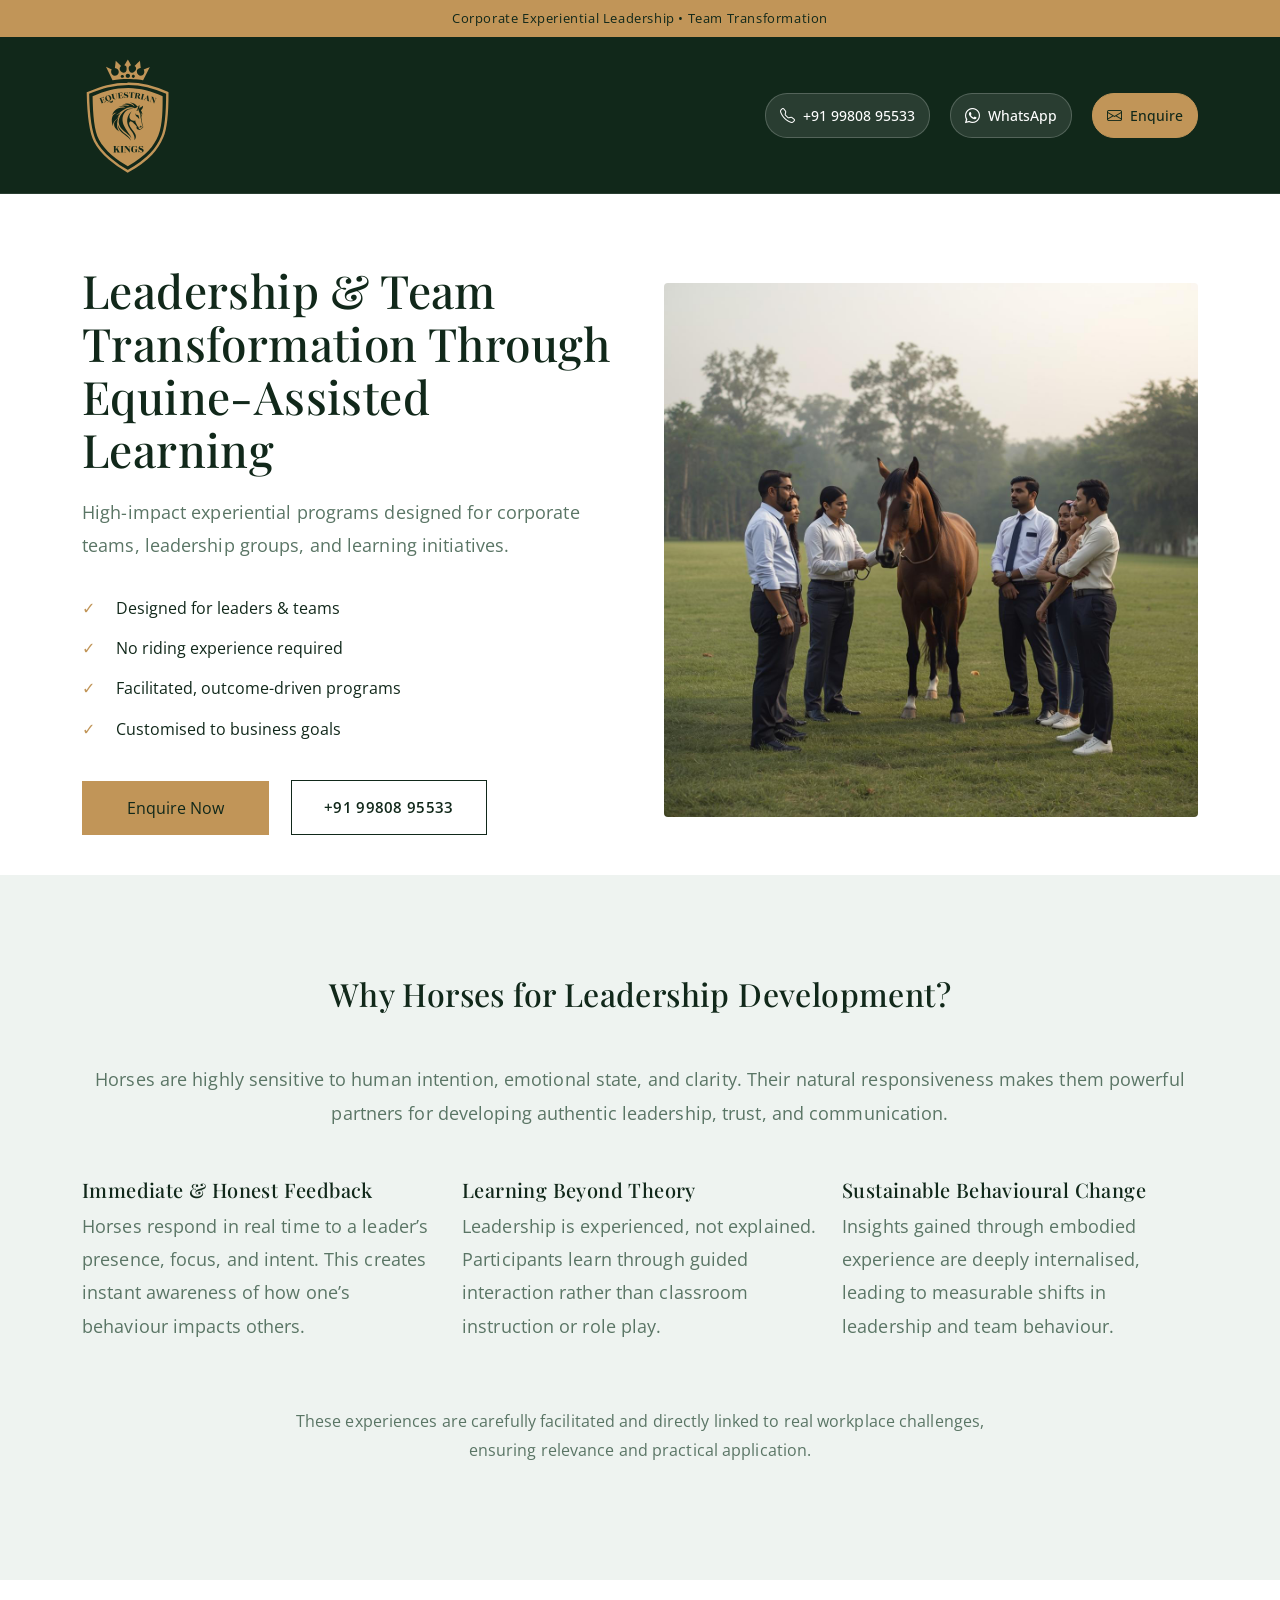
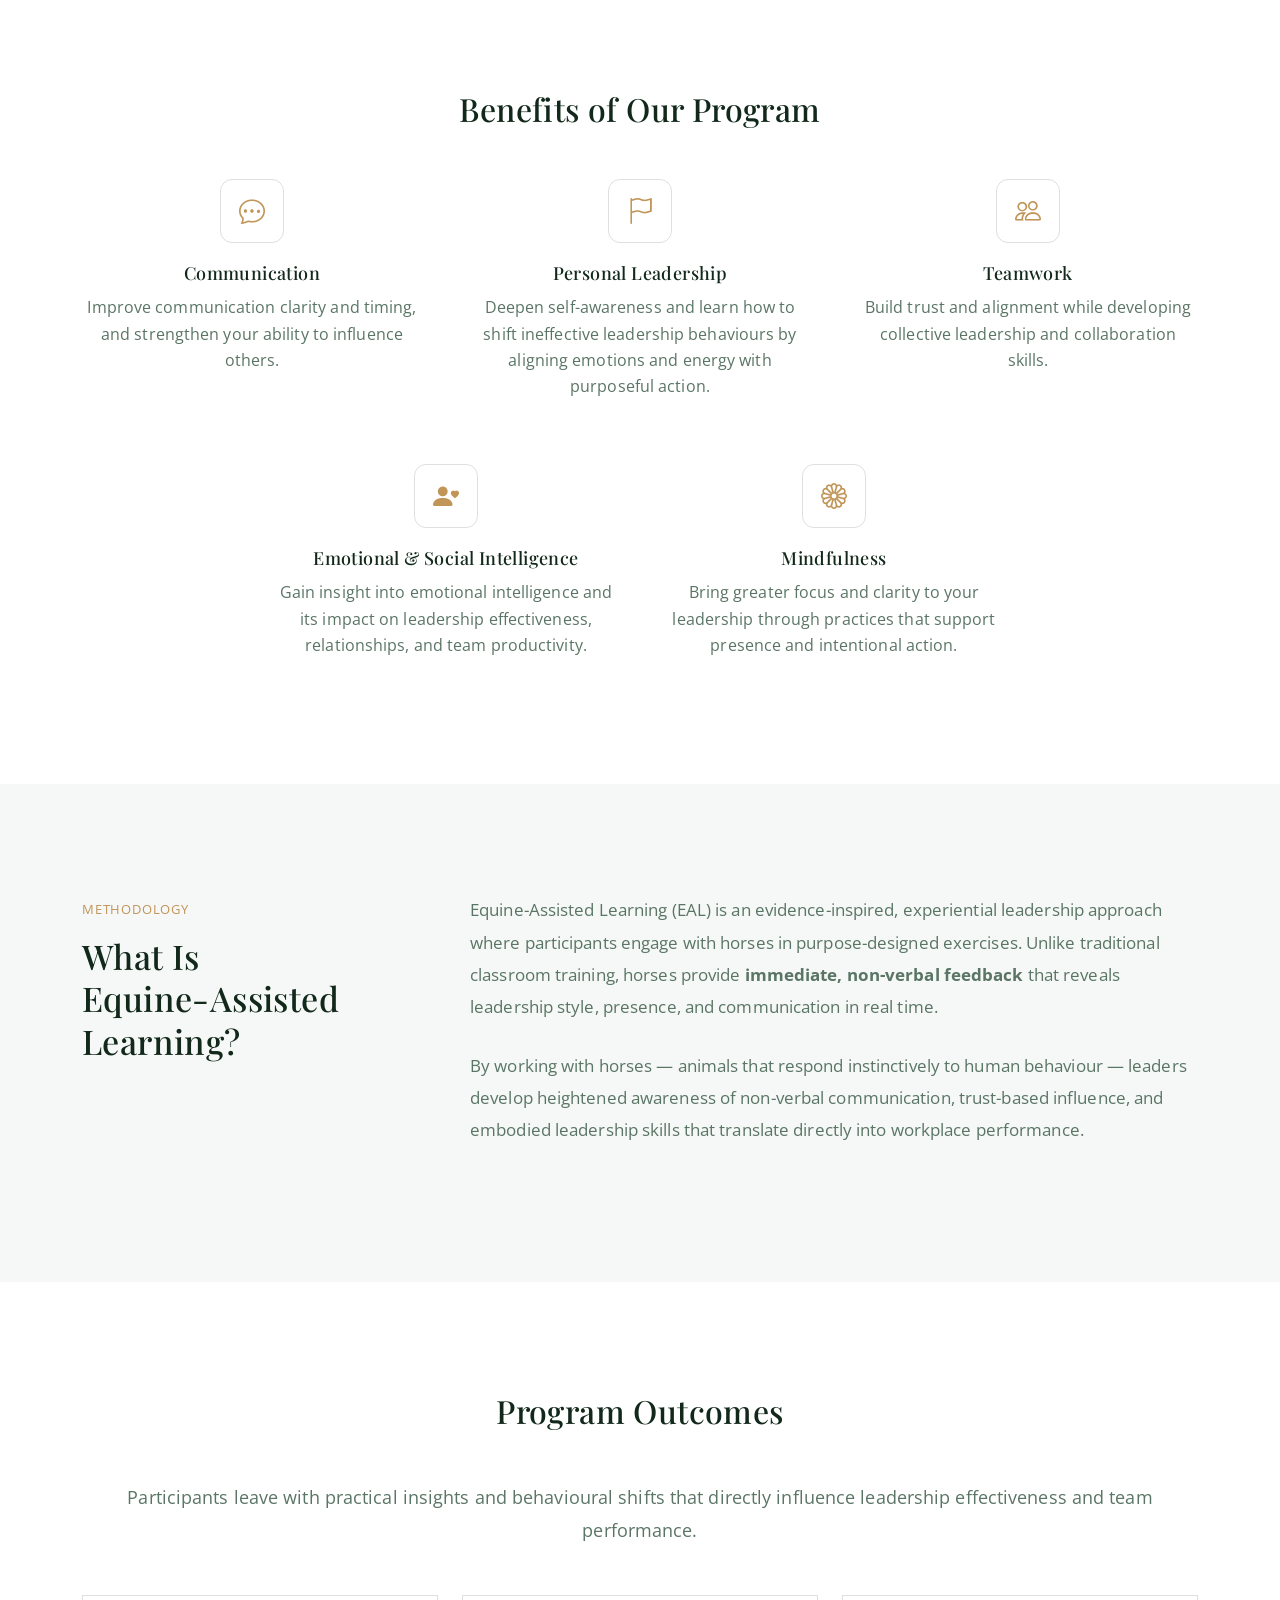
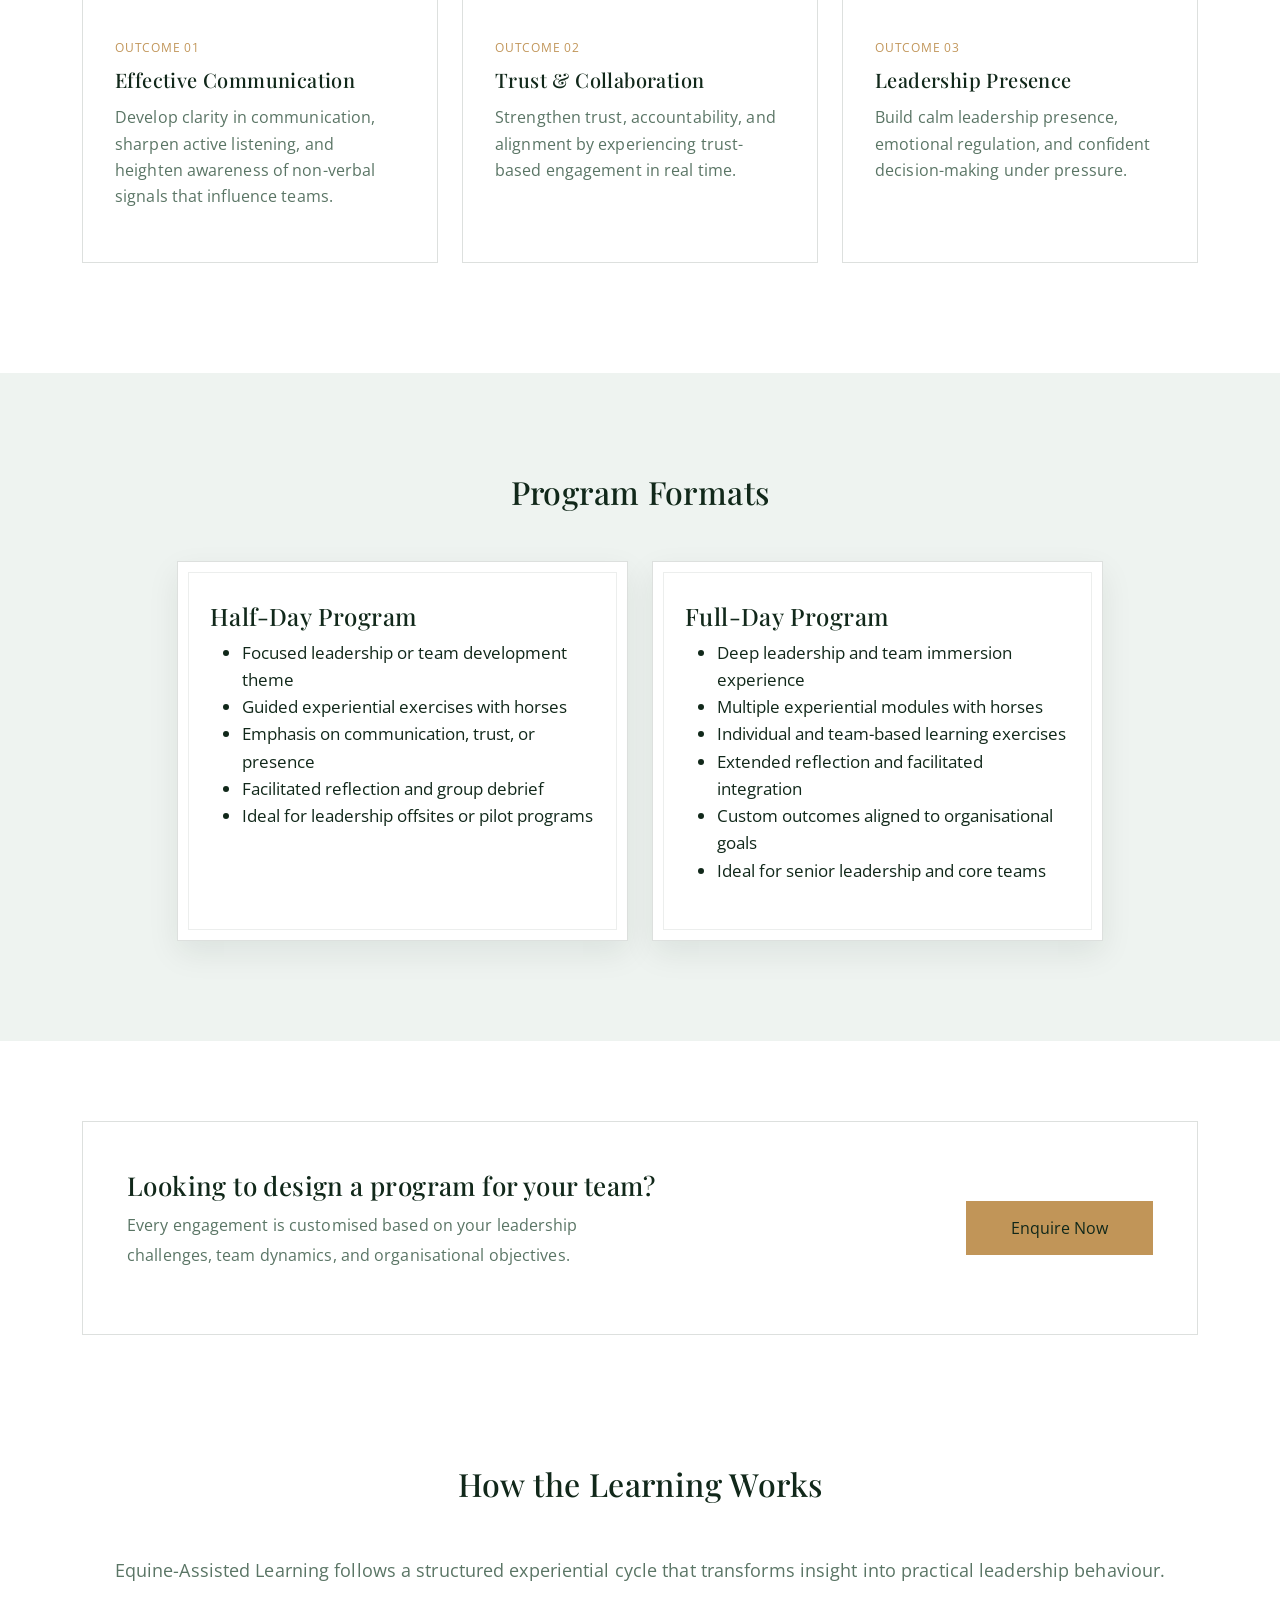
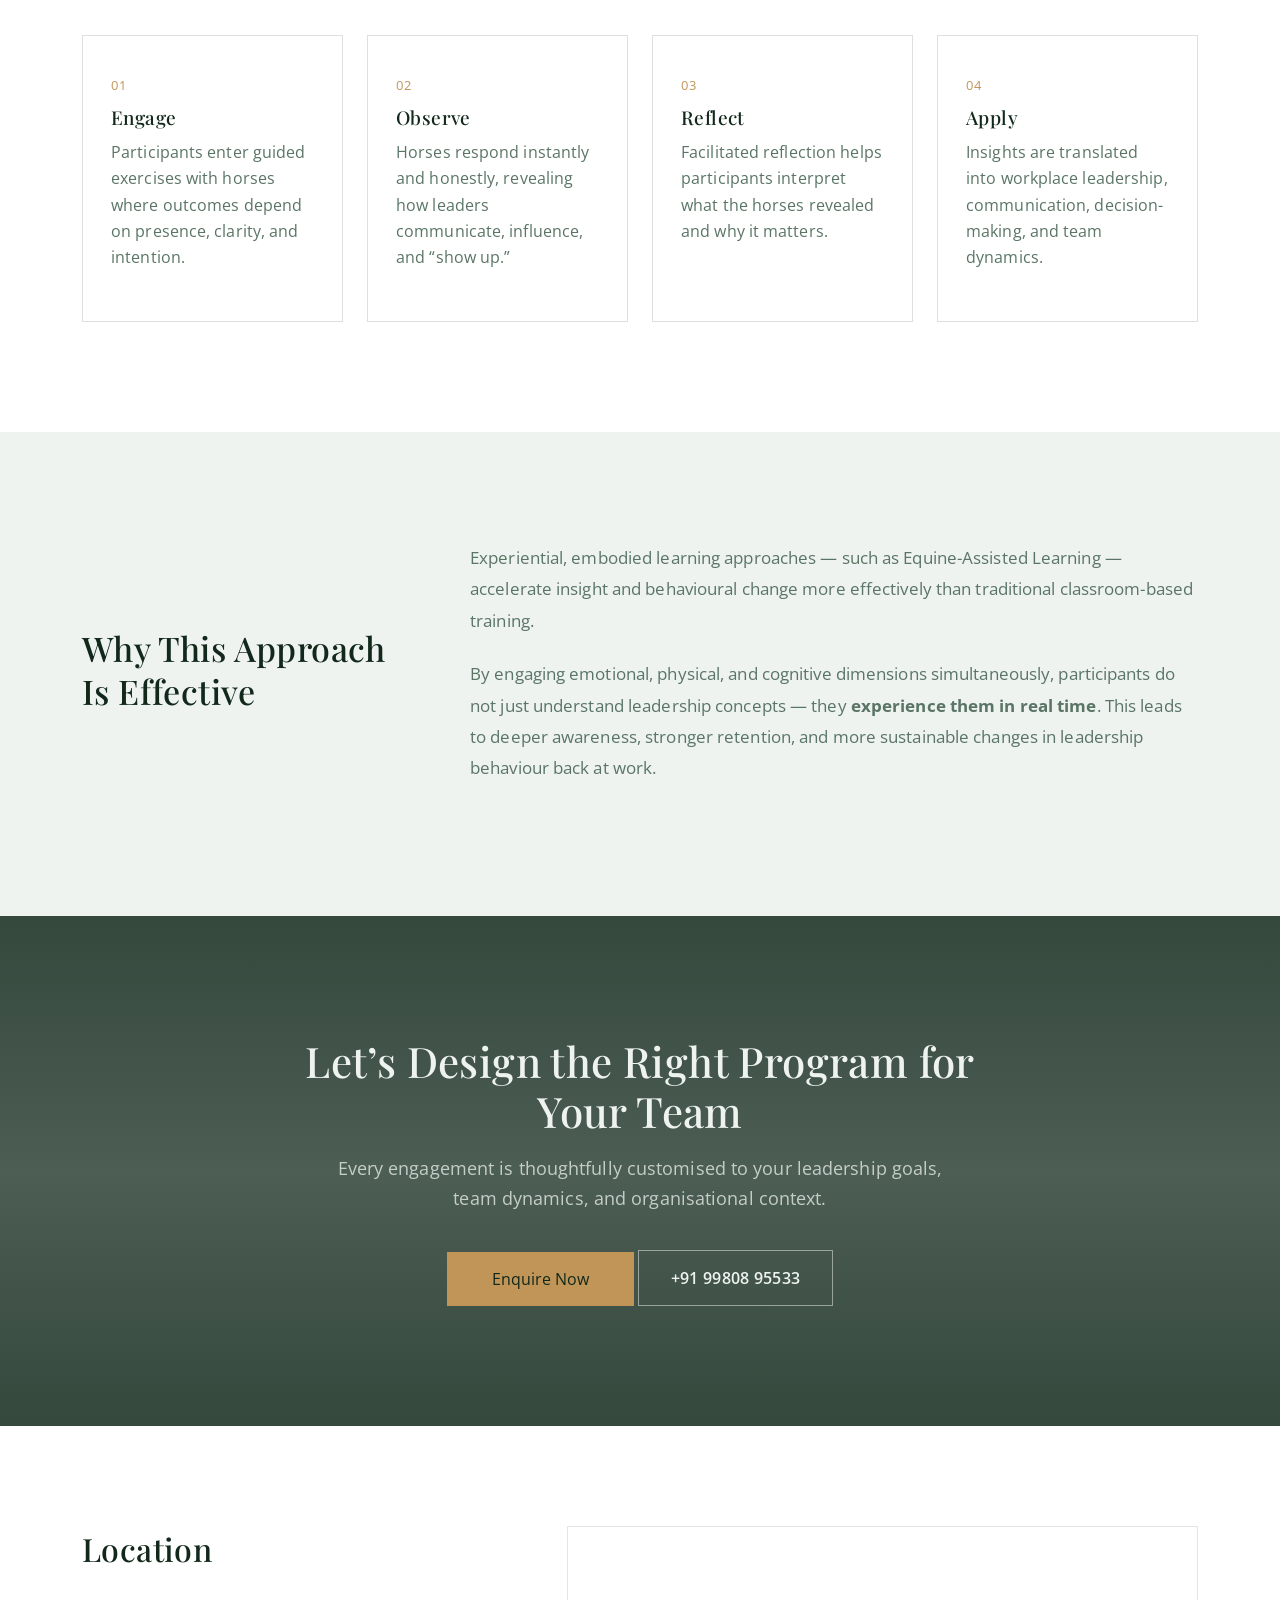
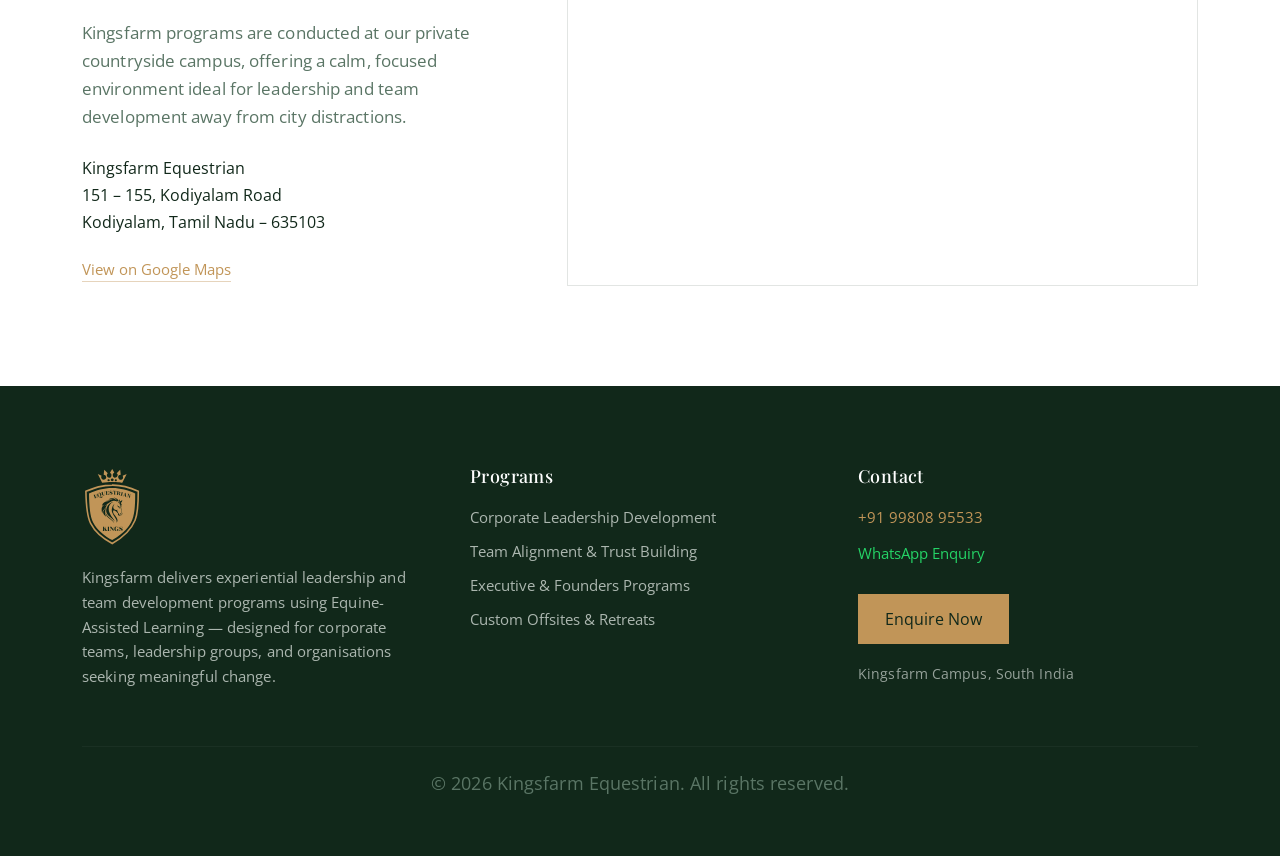
==== lp/corporate-leadership/index.html @ b36ea2ca "Restructured landing pages into unified lp directory" ====
<!doctype html>
<html lang="en">
<head>
<meta charset="utf-8">
<title>Corporate Leadership Programs with Horses | Kingsfarm</title>
<meta name="viewport" content="width=device-width, initial-scale=1">

<!-- Bootstrap -->
<link href="https://cdn.jsdelivr.net/npm/bootstrap@5.3.2/dist/css/bootstrap.min.css" rel="stylesheet">

<!-- Fonts -->
<link href="https://fonts.googleapis.com/css2?family=Playfair+Display:wght@400;600;700&family=Open+Sans:wght@400;500;600&display=swap" rel="stylesheet">


<link href="https://cdn.jsdelivr.net/npm/bootstrap-icons/font/bootstrap-icons.css" rel="stylesheet">


<!-- GLOBAL CSS -->
<link rel="stylesheet" href="global.css">

<!-- PAGE CSS -->
<link rel="stylesheet" href="corporate.css">
</head>

<body>

<!-- ================= TOP BAR ================= -->
<div class="top-bar">
  <span>Corporate Experiential Leadership • Team Transformation</span>
</div>

<!-- ================= HEADER (REUSED) ================= -->
<header class="site-header corporate-header">
  <div class="container d-flex justify-content-between align-items-center">

    <div class="site-logo">
      <img src="images/logo.svg" alt="Kingsfarm">
    </div>

    <div class="header-actions">

      <a href="tel:+919980895533" class="header-btn">
        <i class="bi bi-telephone"></i>
        <span>+91 99808 95533</span>
      </a>

      <a href="https://wa.me/919980895533" target="_blank" class="header-btn whatsapp">
        <i class="bi bi-whatsapp"></i>
        <span>WhatsApp</span>
      </a>

      <button
        class="header-btn enquire"
        data-bs-toggle="modal"
        data-bs-target="#enquiryModal"
      >
        <i class="bi bi-envelope"></i>
        <span>Enquire</span>
      </button>

    </div>

  </div>
</header>


<!-- ================= HERO ================= -->
<section class="corporate-hero-clean">
  <div class="container">

    <!-- HERO HEADING (FULL WIDTH) -->
    <div class="hero-heading">
      
    </div>

    <div class="row align-items-center g-5">

      <!-- LEFT CONTENT -->
      <div class="col-lg-6">
	      <h1 class="hero-title ">
	        Leadership & Team Transformation Through Equine-Assisted Learning
	      </h1>
        <p class="hero-subtitle">
          High-impact experiential programs designed for corporate teams,
          leadership groups, and learning initiatives.
        </p>

        <ul class="hero-points">
          <li>Designed for leaders & teams</li>
          <li>No riding experience required</li>
          <li>Facilitated, outcome-driven programs</li>
          <li>Customised to business goals</li>
        </ul>

        <div class="hero-actions">
          <button
            class="btn btn-gold"
            data-bs-toggle="modal"
            data-bs-target="#enquiryModal"
          >
            Enquire Now
          </button>

          <a href="tel:+919980895533" class="hero-phone">
            +91 99808 95533
          </a>
        </div>
      </div>

      <!-- RIGHT IMAGE -->
      <div class="col-lg-6">
        <img
          src="images/hero.jpg"
          alt="Corporate leadership program with horses"
          class="img-fluid hero-image"
        >
      </div>

    </div>
  </div>
</section>


 <!-- ================= WHY HORSES ================= -->
 <section class="section-light why-horses-section">
   <div class="container">

     <div class="text-center mb-5">
       <h2 class="section-title">Why Horses for Leadership Development?</h2>
       <p class="included-intro">
         Horses are highly sensitive to human intention, emotional state, and clarity.
         Their natural responsiveness makes them powerful partners for developing
         authentic leadership, trust, and communication.
       </p>
     </div>

     <div class="row g-4">

       <!-- Immediate & Honest Feedback -->
       <div class="col-lg-4">
         <div class="included-card">
           <h5>Immediate & Honest Feedback</h5>
           <p>
             Horses respond in real time to a leader’s presence, focus, and intent.
             This creates instant awareness of how one’s behaviour impacts others.
           </p>
         </div>
       </div>

       <!-- Learning Beyond Theory -->
       <div class="col-lg-4">
         <div class="included-card">
           <h5>Learning Beyond Theory</h5>
           <p>
             Leadership is experienced, not explained. Participants learn through
             guided interaction rather than classroom instruction or role play.
           </p>
         </div>
       </div>

       <!-- Sustainable Behavioural Change -->
       <div class="col-lg-4">
         <div class="included-card">
           <h5>Sustainable Behavioural Change</h5>
           <p>
             Insights gained through embodied experience are deeply internalised,
             leading to measurable shifts in leadership and team behaviour.
           </p>
         </div>
       </div>

     </div>
	 
	 <p class="text-center mt-5 why-horses-footnote">
	   These experiences are carefully facilitated and directly linked to real
	   workplace challenges, ensuring relevance and practical application.
	 </p>
	 

   </div>
 </section>
 

<section class="section-white benefits-section">
  <div class="container">

    <div class="text-center mb-5">
      <h2 class="section-title">Benefits of Our Program</h2>
    </div>

    <div class="row g-5 justify-content-center">

      <!-- Communication -->
      <div class="col-lg-4 col-md-6">
        <div class="benefit-card">
          <div class="benefit-icon">
            <i class="bi bi-chat-dots"></i>
          </div>
          <h5>Communication</h5>
          <p>
            Improve communication clarity and timing, and strengthen your
            ability to influence others.
          </p>
        </div>
      </div>

      <!-- Personal Leadership -->
      <div class="col-lg-4 col-md-6">
        <div class="benefit-card">
          <div class="benefit-icon">
            <i class="bi bi-flag"></i>
          </div>
          <h5>Personal Leadership</h5>
          <p>
            Deepen self-awareness and learn how to shift ineffective leadership
            behaviours by aligning emotions and energy with purposeful action.
          </p>
        </div>
      </div>

      <!-- Teamwork -->
      <div class="col-lg-4 col-md-6">
        <div class="benefit-card">
          <div class="benefit-icon">
            <i class="bi bi-people"></i>
          </div>
          <h5>Teamwork</h5>
          <p>
            Build trust and alignment while developing collective leadership
            and collaboration skills.
          </p>
        </div>
      </div>

      <!-- Emotional & Social Intelligence -->
      <div class="col-lg-4 col-md-6">
		<div class="benefit-card">
		  <div class="benefit-icon">
		    <i class="bi bi-person-heart"></i>
		  </div>
		  <h5>Emotional & Social Intelligence</h5>
		  <p>
		    Gain insight into emotional intelligence and its impact on
		    leadership effectiveness, relationships, and team productivity.
		  </p>
		</div>
      </div>

      <!-- Mindfulness -->
      <div class="col-lg-4 col-md-6">
        <div class="benefit-card">
          <div class="benefit-icon">
            <i class="bi bi-flower1"></i>
          </div>
          <h5>Mindfulness</h5>
          <p>
            Bring greater focus and clarity to your leadership through
            practices that support presence and intentional action.
          </p>
        </div>
      </div>

    </div>

  </div>
</section>


<section class="section-soft eal-explainer">
  <div class="container">

    <div class="row align-items-start g-5">

      <!-- LEFT: ANCHOR -->
      <div class="col-lg-4">
        <div class="eal-anchor">
          <span class="eal-label">Methodology</span>
          <h2 class="eal-title">
            What Is<br>
            Equine-Assisted Learning?
          </h2>
        </div>
      </div>

      <!-- RIGHT: CONTENT -->
      <div class="col-lg-8">
        <div class="eal-content">
          <p>
            Equine-Assisted Learning (EAL) is an evidence-inspired, experiential leadership
            approach where participants engage with horses in purpose-designed exercises.
            Unlike traditional classroom training, horses provide
            <strong>immediate, non-verbal feedback</strong> that reveals leadership style,
            presence, and communication in real time.
          </p>

          <p>
            By working with horses — animals that respond instinctively to human behaviour —
            leaders develop heightened awareness of non-verbal communication, trust-based
            influence, and embodied leadership skills that translate directly into workplace
            performance.
          </p>
        </div>
      </div>

    </div>

  </div>
</section>


<!-- ================= PROGRAM OUTCOMES ================= -->
 <!-- ================= PROGRAM OUTCOMES ================= -->
 <section class="section-white outcomes-section">
   <div class="container">

     <div class="text-center mb-5">
       <h2 class="section-title">Program Outcomes</h2>
       <p class="included-intro">
         Participants leave with practical insights and behavioural shifts
         that directly influence leadership effectiveness and team performance.
       </p>
     </div>

     <div class="row g-4">

       <!-- Communication -->
       <div class="col-lg-4">
         <div class="outcome-card">
           <span class="outcome-label">Outcome 01</span>
           <h4>Effective Communication</h4>
           <p>
             Develop clarity in communication, sharpen active listening,
             and heighten awareness of non-verbal signals that influence teams.
           </p>
         </div>
       </div>

       <!-- Trust -->
       <div class="col-lg-4">
         <div class="outcome-card">
           <span class="outcome-label">Outcome 02</span>
           <h4>Trust & Collaboration</h4>
           <p>
             Strengthen trust, accountability, and alignment by experiencing
             trust-based engagement in real time.
           </p>
         </div>
       </div>

       <!-- Presence -->
       <div class="col-lg-4">
         <div class="outcome-card">
           <span class="outcome-label">Outcome 03</span>
           <h4>Leadership Presence</h4>
           <p>
             Build calm leadership presence, emotional regulation,
             and confident decision-making under pressure.
           </p>
         </div>
       </div>

     </div>

   </div>
 </section>
  

<!-- ================= PROGRAM FORMATS ================= -->
<!-- ================= PROGRAM FORMATS ================= -->
<section class="section-light">
  <div class="container">

    <h2 class="section-title">Program Formats</h2>

    <div class="row g-4 justify-content-center">

      <!-- HALF DAY -->
      <div class="col-lg-5">
        <div class="card-premium">
          <h4>Half-Day Program</h4>
          <ul class="trail-list">
            <li>Focused leadership or team development theme</li>
            <li>Guided experiential exercises with horses</li>
            <li>Emphasis on communication, trust, or presence</li>
            <li>Facilitated reflection and group debrief</li>
            <li>Ideal for leadership offsites or pilot programs</li>
          </ul>
        </div>
      </div>

      <!-- FULL DAY -->
      <div class="col-lg-5">
        <div class="card-premium">
          <h4>Full-Day Program</h4>
          <ul class="trail-list">
            <li>Deep leadership and team immersion experience</li>
            <li>Multiple experiential modules with horses</li>
            <li>Individual and team-based learning exercises</li>
            <li>Extended reflection and facilitated integration</li>
            <li>Custom outcomes aligned to organisational goals</li>
            <li>Ideal for senior leadership and core teams</li>
          </ul>
        </div>
      </div>

    </div>

  </div>
</section>


<!-- ================= PROGRAM CTA ================= -->
<section class="cta-light">
  <div class="container">

    <div class="cta-box">
      <div class="row align-items-center g-4">

        <div class="col-lg-8">
          <h3 class="cta-title-small">
            Looking to design a program for your team?
          </h3>
          <p class="cta-text">
            Every engagement is customised based on your leadership challenges,
            team dynamics, and organisational objectives.
          </p>
        </div>

        <div class="col-lg-4 text-lg-end">
          <button
            class="btn btn-gold"
            data-bs-toggle="modal"
            data-bs-target="#enquiryModal"
          >
            Enquire Now
          </button>
        </div>

      </div>
    </div>

  </div>
</section>

 <!-- ================= HOW THE LEARNING WORKS ================= -->
 <section class="section-white learning-journey">
   <div class="container">

     <div class="text-center mb-5">
       <h2 class="section-title">How the Learning Works</h2>
       <p class="included-intro">
         Equine-Assisted Learning follows a structured experiential cycle that
         transforms insight into practical leadership behaviour.
       </p>
     </div>

     <div class="row g-4">

       <!-- Step 1 -->
       <div class="col-lg-3 col-md-6">
         <div class="journey-step">
           <span class="step-number">01</span>
           <h5>Engage</h5>
           <p>
             Participants enter guided exercises with horses where outcomes
             depend on presence, clarity, and intention.
           </p>
         </div>
       </div>

       <!-- Step 2 -->
       <div class="col-lg-3 col-md-6">
         <div class="journey-step">
           <span class="step-number">02</span>
           <h5>Observe</h5>
           <p>
             Horses respond instantly and honestly, revealing how leaders
             communicate, influence, and “show up.”
           </p>
         </div>
       </div>

       <!-- Step 3 -->
       <div class="col-lg-3 col-md-6">
         <div class="journey-step">
           <span class="step-number">03</span>
           <h5>Reflect</h5>
           <p>
             Facilitated reflection helps participants interpret what the
             horses revealed and why it matters.
           </p>
         </div>
       </div>

       <!-- Step 4 -->
       <div class="col-lg-3 col-md-6">
         <div class="journey-step">
           <span class="step-number">04</span>
           <h5>Apply</h5>
           <p>
             Insights are translated into workplace leadership, communication,
             decision-making, and team dynamics.
           </p>
         </div>
       </div>

     </div>

   </div>
 </section>
 

 


<!-- ================= WHY THIS APPROACH IS EFFECTIVE ================= -->
<section class="section-light effectiveness-section">
  <div class="container">

    <div class="row align-items-center g-5">

      <!-- LEFT: HEADING -->
      <div class="col-lg-4">
        <h2 class="effectiveness-title">
          Why This Approach<br>
          Is Effective
        </h2>
      </div>

      <!-- RIGHT: CONTENT -->
      <div class="col-lg-8">
        <p class="effectiveness-text">
          Experiential, embodied learning approaches — such as Equine-Assisted Learning —
          accelerate insight and behavioural change more effectively than traditional
          classroom-based training.
        </p>

        <p class="effectiveness-text">
          By engaging emotional, physical, and cognitive dimensions simultaneously,
          participants do not just understand leadership concepts — they
          <strong>experience them in real time</strong>. This leads to deeper awareness,
          stronger retention, and more sustainable changes in leadership behaviour
          back at work.
        </p>
      </div>

    </div>

  </div>
</section>


<!-- ================= FINAL CTA ================= -->
<!-- ================= FINAL CTA ================= -->
<section class="cta-dark final-cta">
  <div class="cta-overlay"></div>

  <div class="container cta-content">

    <h2 class="cta-title">
      Let’s Design the Right Program for Your Team
    </h2>

    <p class="cta-subtitle">
      Every engagement is thoughtfully customised to your leadership goals,
      team dynamics, and organisational context.
    </p>

    <div class="cta-actions">
      <button
        class="btn btn-gold"
        data-bs-toggle="modal"
        data-bs-target="#enquiryModal"
      >
        Enquire Now
      </button>

      <a href="tel:+919980895533" class="cta-phone">
        +91 99808 95533
      </a>
    </div>

  </div>
</section>



<!-- ================= LOCATION ================= -->
<section class="section-white location-section">
  <div class="container">

    <div class="row g-5 align-items-center">

      <!-- LEFT: ADDRESS -->
      <div class="col-lg-5">
        <h2 class="section-title text-start">Location</h2>

        <p class="location-intro">
          Kingsfarm programs are conducted at our private countryside campus,
          offering a calm, focused environment ideal for leadership and team
          development away from city distractions.
        </p>

        <address class="location-address">
          Kingsfarm Equestrian<br>
          151 – 155, Kodiyalam Road<br>
          Kodiyalam, Tamil Nadu – 635103
        </address>

        <a
          href="https://www.google.com/maps/place/12.8485979,77.8373069"
          target="_blank"
          class="location-link"
        >
          View on Google Maps
        </a>
      </div>

      <!-- RIGHT: MAP -->
      <div class="col-lg-7">
        <div class="map-frame">
          <iframe
            src="https://www.google.com/maps/embed?pb=!1m18!1m12!1m3!1d3889.9176088710724!2d77.8373069!3d12.848597900000001!2m3!1f0!2f0!3f0!3m2!1i1024!2i768!4f13.1!3m3!1m2!1s0x3bae737e1b92ef51%3A0xd10586fc7a9aa842!2sHorse%20Riding%20%7C%20School%20%7C%20Kings%20%7C%20Equestrian%20%7C%20Camp%20%7C%20Therapy%20%7C%20Ranch%20%7C%20Academy%20%7C%20Club%20%7C%20Foundation%20%7C%20Rescue%20%7C%20Stable!5e0!3m2!1sen!2sin!4v1768153596552!5m2!1sen!2sin"
            loading="lazy"
            referrerpolicy="no-referrer-when-downgrade"
            allowfullscreen>
          </iframe>
        </div>
      </div>

    </div>

  </div>
</section>


<!-- ================= FOOTER ================= -->
<footer class="corporate-footer">
  <div class="container">

    <div class="row g-5 footer-top">

      <!-- BRAND -->
      <div class="col-lg-4">
        <img src="images/logo.svg" alt="Kingsfarm Equestrian" class="footer-logo">

        <p class="footer-desc">
          Kingsfarm delivers experiential leadership and team development
          programs using Equine-Assisted Learning — designed for corporate teams,
          leadership groups, and organisations seeking meaningful change.
        </p>
      </div>

      <!-- PROGRAM LINKS -->
      <div class="col-lg-4 col-md-6">
        <h5 class="footer-title">Programs</h5>
        <ul class="footer-list">
          <li>Corporate Leadership Development</li>
          <li>Team Alignment & Trust Building</li>
          <li>Executive & Founders Programs</li>
          <li>Custom Offsites & Retreats</li>
        </ul>
      </div>

      <!-- CONTACT -->
      <div class="col-lg-4 col-md-6">
        <h5 class="footer-title">Contact</h5>

        <a href="tel:+919980895533" class="footer-link">
          +91 99808 95533
        </a>

        <a href="https://wa.me/919980895533" target="_blank" class="footer-link whatsapp">
          WhatsApp Enquiry
        </a>

        <button
          class="btn btn-gold footer-btn"
          data-bs-toggle="modal"
          data-bs-target="#enquiryModal"
        >
          Enquire Now
        </button>

        <p class="footer-location">
          Kingsfarm Campus, South India
        </p>
      </div>

    </div>

    <hr class="footer-divider">

    <div class="footer-bottom">
      <p>
        © 2026 Kingsfarm Equestrian. All rights reserved.
      </p>
    </div>

  </div>
</footer>


<!-- ================= FOOTER (REUSED EXACTLY) ================= -->
<!-- Paste the SAME footer + mobile sticky footer from your Trails page here -->

<script src="https://cdn.jsdelivr.net/npm/bootstrap@5.3.2/dist/js/bootstrap.bundle.min.js"></script>


<div class="modal fade" id="enquiryModal" tabindex="-1">
  <div class="modal-dialog modal-dialog-centered">
    <div class="modal-content p-4">
      <h4>Corporate Enquiry</h4>
      <form>
        <input class="form-control mb-3" placeholder="Name">
        <input class="form-control mb-3" placeholder="Company">
        <input class="form-control mb-3" placeholder="Email">
        <input class="form-control mb-3" placeholder="Phone">
        <button class="btn btn-gold w-100">Submit Enquiry</button>
      </form>
    </div>
  </div>
</div>


<script>
                var url = 'https://wati-integration-prod-service.clare.ai/v2/watiWidget.js?30190';
                var s = document.createElement('script');
                s.type = 'text/javascript';
                s.async = true;
                s.src = url;
                var options = {
                "enabled":true,
                "chatButtonSetting":{
                    "backgroundColor":"#00e785",
                    "ctaText":"Chat with us",
                    "borderRadius":"25",
                    "marginLeft": "0",
                    "marginRight": "20",
                    "marginBottom": "20",
                    "ctaIconWATI":false,
                    "position":"right"
                },
                "brandSetting":{
                    "brandName":"Kings Equestrian",
                    "brandSubTitle":"undefined",
                    "brandImg":"https://www.wati.io/wp-content/uploads/2023/04/Wati-logo.svg",
                    "welcomeText":"Hi there!\nHow can I help you?",
                    "messageText":"Hello, %0A I have a question about {{page_link}}",
                    "backgroundColor":"#00e785",
                    "ctaText":"Chat with us",
                    "borderRadius":"25",
                    "autoShow":false,
                    "phoneNumber":"919980895533"
                }
                };
                s.onload = function() {
                    CreateWhatsappChatWidget(options);
                };
                var x = document.getElementsByTagName('script')[0];
                x.parentNode.insertBefore(s, x);
            </script>
</body>
</html>
---- lp/corporate-leadership/global.css ----
/* ======================================================
   GLOBAL BRAND SYSTEM
   Used across ALL landing pages
====================================================== */

/* -----------------------
   Brand Tokens
----------------------- */
:root {
  --brand-dark: #11281a;
  --brand-dark-2: #0d1f15;
  --brand-light: #eef3f0;
  --brand-white: #ffffff;
  --brand-gold: #c19558;

  --text-primary: #11281a;
  --text-muted: #5a7565;

  --border-soft: rgba(17, 40, 26, 0.14);
  --border-faint: rgba(17, 40, 26, 0.08);

  --radius-none: 0;
  --transition-base: all 0.3s ease;
}

/* -----------------------
   Reset & Base
----------------------- */
html, body {
  max-width: 100%;
  overflow-x: hidden;
}

 

p {
  font-size: 18px;
  line-height: 1.85;
  color: var(--text-muted);
  letter-spacing: 0.1px;
}

/* ================= TYPOGRAPHY ================= */

/* Body text */
body {
  font-family: 'Open Sans', system-ui, -apple-system, BlinkMacSystemFont, sans-serif;
  background: var(--brand-white);
  color: var(--text-primary);
  font-size: 16.5px;
  line-height: 1.65;
}

/* Headings */
h1, h2, h3, h4, h5, .section-title, .cta-title {
  font-family: 'Playfair Display', serif;
  letter-spacing: 0.4px;
}


.section-title {
  text-align: center;
  margin-bottom: 50px;
}

/* -----------------------
   Sections
----------------------- */
.section-white {
  background: #fff;
  padding: 100px 0;
}

.section-light {
  background: var(--brand-light);
  padding: 100px 0;
}


/* ================= HEADER LOGO ================= */

.site-logo img {
  height: 120px;           /* significantly larger as requested */
  width: auto;
  transition: all 0.3s ease;
}

/* On scroll (sticky state) */
.site-header.scrolled .site-logo img {
  height: 65px;
}

/* Mobile refinement */
@media (max-width: 768px) {
  .site-logo img {
    height: 100px; /* maximum visibility for mobile as requested */
  }

  .site-header.scrolled .site-logo img {
    height: 75px;
  }
}



/* ================= HEADER CALL BUTTON ================= */

.call-btn {
  padding: 10px 20px;
  background: var(--brand-dark);   /* 👈 dark background */
  color: #ffffff;                  /* 👈 white text */
  border: 1px solid var(--brand-dark);
  text-decoration: none;
  font-size: 14px;
  transition: var(--transition-base);
}

/* Hover */
.call-btn:hover {
  background: var(--brand-dark-2);
  color: #ffffff;
  border-color: var(--brand-dark-2);
}

/* When header is scrolled (keep same style for consistency) */
.site-header.scrolled .call-btn {
  background: var(--brand-dark);
  color: #ffffff;
  border-color: var(--brand-dark);
}




/* -----------------------
   Buttons (Unified)
----------------------- */
.btn {
  border-radius: var(--radius-none);
  transition: var(--transition-base);
  border: none;
}

.btn-primary {
  background: var(--brand-dark);
  color: #fff;
  padding: 14px 40px;
}

.btn-primary:hover {
  background: var(--brand-dark-2);
  color: #fff;
}

.btn-outline {
  border: 1px solid var(--brand-dark);
  color: var(--brand-dark);
  background: transparent;
  padding: 14px 40px;
}

.btn-outline:hover {
  background: var(--brand-dark);
  color: #fff;
}

.btn-gold {
  background: var(--brand-gold);
  color: var(--brand-dark);
  border: 1px solid var(--brand-gold);
  padding: 14px 44px;
}

.btn-gold:hover {
  background: var(--brand-dark);
  color: #fff;
  border-color: var(--brand-dark);
}


.transparent-header .call-btn {
  background: rgba(17,40,26,0.9);
}

/* -----------------------
   Header (Shared)
----------------------- */
.site-header {
  position: fixed;
  top: 34px;
  width: 100%;
  z-index: 1000;
  padding: 18px 0;
  transition: var(--transition-base);
}

.site-header.scrolled {
  top: 0;
  background: #fff;
  box-shadow: 0 6px 20px rgba(0,0,0,0.08);
  padding: 12px 0;
}

/* Call Button */
 
/* -----------------------
   Cards (Premium System)
----------------------- */
.card-premium {
  position: relative;
  background: #fff;
  padding: 40px 32px;
  border: 1px solid var(--border-soft);
  box-shadow: 0 12px 30px rgba(17,40,26,0.08);
  height: 100%;
}

.card-premium::before {
  content: "";
  position: absolute;
  inset: 10px;
  border: 1px solid var(--border-faint);
  pointer-events: none;
}

@media (hover: hover) {
  .card-premium:hover {
    transform: translateY(-3px);
    box-shadow: 0 18px 44px rgba(17,40,26,0.12);
  }
}

/* -----------------------
   Dark / Parallax CTA Base
----------------------- */
.cta-dark,
.cta-parallax {
  position: relative;
  color: var(--brand-light);
  text-align: center;
  padding: 110px 0;
}

.cta-overlay {
  position: absolute;
  inset: 0;
  background: linear-gradient(
    to bottom,
    rgba(17,40,26,0.85),
    rgba(17,40,26,0.75),
    rgba(17,40,26,0.85)
  );
  z-index: 1;
}

.cta-content {
  position: relative;
  z-index: 2;
  max-width: 760px;
  margin: 0 auto;
}

.cta-title {
  font-size: 42px;
  margin-bottom: 16px;
}

.cta-subtitle {
  font-size: 18px;
  line-height: 1.7;
  color: rgba(238,243,240,0.75);
  margin-bottom: 36px;
}

/* -----------------------
   Footer (Shared)
----------------------- */
.landing-footer {
  background: var(--brand-dark);
  color: var(--brand-light);
  padding: 60px 0 40px;
  font-size: 14px;
}

.footer-link {
  color: var(--brand-gold);
  text-decoration: none;
}

/* -----------------------
   Mobile Guardrails
----------------------- */
@media (max-width: 768px) {
  .section-white,
  .section-light {
    padding: 70px 0;
  }

  .cta-title {
    font-size: 32px;
  }

  * {
    transform: none !important;
  }
}


/* ================= TOP BAR ================= */
.top-bar {
  background: var(--brand-gold);
  color: var(--brand-dark);
  text-align: center;
  font-size: 13px;
  padding: 8px 12px;
  letter-spacing: 0.6px;
  position: relative;
  z-index: 1100;
}

/* Ensure header sits below top bar */
.site-header {
  top: 34px;
}

/* When header becomes sticky */
.site-header.scrolled {
  top: 0;
}

/* Mobile adjustment */
@media (max-width: 768px) {
  .top-bar {
    font-size: 12px;
    padding: 7px 10px;
  }

  .site-header {
    top: 40px;
  }
}


/* ===============================
   Mobile Sticky Footer (CTA)
================================ */

.mobile-sticky-footer {
  position: fixed;
  bottom: 0;
  left: 0;
  right: 0;
  display: none;
  z-index: 1200;
  background: rgba(17, 40, 26, 0.95);
  backdrop-filter: blur(6px);
  padding: 10px;
  gap: 10px;
}

/* Buttons */
.sticky-btn {
  flex: 1;
  text-align: center;
  padding: 14px 0;
  font-size: 15px;
  text-decoration: none;
  font-weight: 500;
  border-radius: 2px;
}

/* Call button */
.sticky-btn.call {
  background: var(--brand-gold);
  color: var(--brand-dark);
}

/* WhatsApp button */
.sticky-btn.whatsapp {
  background: #25D366;
  color: #fff;
}

/* Show only on mobile */
@media (max-width: 768px) {
  .mobile-sticky-footer {
    display: flex;
  }

  /* Prevent content from hiding behind footer */
  body {
    padding-bottom: 70px;
  }
}
---- lp/corporate-leadership/corporate.css ----
/* ===============================
   Header Action Buttons
================================ */

.header-actions {
  display: flex;
  align-items: center;
  gap: 14px;
}

/* Base button style */
.header-btn {
  display: inline-flex;
  align-items: center;
  gap: 8px;
  padding: 9px 14px;
  font-size: 14px;
  font-weight: 500;
  color: var(--brand-dark);
  background: #ffffff;
  border: 1px solid var(--border-soft);
  border-radius: 22px;
  text-decoration: none;
  transition: all 0.25s ease;
  cursor: pointer;
}

/* Icon */
.header-btn i {
  font-size: 15px;
}

/* Hover */
.header-btn:hover {
  background: var(--brand-light);
  border-color: var(--brand-dark);
  color: var(--brand-dark);
}

/* WhatsApp variant */
.header-btn.whatsapp {
  color: #25D366;
  border-color: rgba(37, 211, 102, 0.4);
}

.header-btn.whatsapp:hover {
  background: rgba(37, 211, 102, 0.08);
  border-color: #25D366;
}

/* Enquire (primary) */
.header-btn.enquire {
  background: var(--brand-gold);
  color: var(--brand-dark);
  border-color: var(--brand-gold);
}

@media (max-width: 768px) {
  .header-actions {
    gap: 8px;
  }

  .header-btn span {
    display: none; /* icons only */
  }

  .header-btn {
    padding: 10px 12px;
    border-radius: 50%;
  }

  .header-btn.enquire {
    display: none !important;
  }
}


/* ===============================
   Corporate Header
================================ */

.corporate-header {
  background: var(--brand-dark);
  position: sticky;
  top: 0;
  z-index: 1200;
  border-bottom: 1px solid rgba(255, 255, 255, 0.1);
}

.corporate-header.scrolled {
  background: var(--brand-dark) !important;
}

/* Ensure SVG logo appears correctly on dark green background */
.corporate-header .site-logo img {
  max-width: 160px;
}

.corporate-header .header-btn:not(.enquire) {
  background: rgba(255, 255, 255, 0.1);
  color: #fff;
  border-color: rgba(255, 255, 255, 0.2);
}

.corporate-header .header-btn:not(.enquire):hover {
  background: var(--brand-gold);
  color: var(--brand-dark);
  border-color: var(--brand-gold);
}

.header-actions {
  display: flex;
  align-items: center;
  gap: 20px;
}

.header-link {
  font-size: 14.5px;
  color: var(--brand-dark);
  text-decoration: none;
  font-weight: 500;
}

.header-link.whatsapp {
  color: #25D366;
}
/* ===============================
   Clean Corporate Hero
================================ */

.corporate-hero-clean {
  padding: 40px 0;
  background: #ffffff;
}

.hero-title {
  font-size: 44px;
  line-height: 1.2;
  color: var(--brand-dark);
  margin-bottom: 20px;
}

.hero-subtitle {
  font-size: 18px;
  color: var(--text-muted);
  margin-bottom: 30px;
  max-width: 520px;
}

.hero-points {
  list-style: none;
  padding: 0;
  margin-bottom: 36px;
}

.hero-points li {
  margin-bottom: 12px;
  font-size: 16px;
  color: var(--brand-dark);
}

.hero-actions {
  display: flex;
  gap: 22px;
  align-items: center;
}

.hero-text-link {
  font-size: 15px;
  color: var(--brand-dark);
  text-decoration: underline;
}

/* Hero Phone Button */
.hero-phone {
  display: inline-flex;
  align-items: center;
  gap: 8px;
  padding: 14px 32px;
  font-size: 15px;
  font-weight: 600;
  color: var(--brand-dark);
  background: transparent;
  border: 1px solid var(--brand-dark);
  text-decoration: none;
  letter-spacing: 0.3px;
  transition: var(--transition-base);
}

.hero-phone:hover {
  background: var(--brand-dark);
  color: #fff;
}

.hero-image {
  border-radius: 4px;
}

/* ===============================
   Hero Heading (Full Width)
================================ */

.hero-heading {
  max-width: 920px;
  margin-bottom: 30px;
}

.hero-title {
  font-size: 46px;
  line-height: 1.15;
  color: var(--brand-dark);
}
 
 
/* ===============================
   Hero Points with Ticks
================================ */

.hero-points {
  list-style: none;
  padding: 0;
  margin: 32px 0 38px;
}

.hero-points li {
  position: relative;
  padding-left: 34px;
  margin-bottom: 14px;
  font-size: 16px;
  color: var(--brand-dark);
}

/* Tick icon */
.hero-points li::before {
  content: "✓";
  position: absolute;
  left: 0;
  top: 0;
  color: var(--brand-gold);
  font-weight: 700;
  font-size: 16px;
}
@media (max-width: 768px) {

  .hero-heading {
    margin-bottom: 40px;
    text-align: center;
  }

  .hero-title {
    font-size: 34px;
  }

  .hero-actions {
    justify-content: center;
  }
}
 
/* ===============================
   Benefits Section
================================ */

.benefits-section {
  padding-top: 110px;
  padding-bottom: 110px;
}

.benefit-card {
  text-align: center;
  max-width: 340px;
  margin: 0 auto;
}

.benefit-icon {
  width: 64px;
  height: 64px;
  border-radius: 12px;
  border: 1px solid var(--border-soft);
  display: flex;
  align-items: center;
  justify-content: center;
  margin: 0 auto 20px;
  color: var(--brand-gold);
  font-size: 26px;
}

.benefit-card h5 {
  font-family: 'Playfair Display', serif;
  font-size: 18px;
  margin-bottom: 10px;
  color: var(--brand-dark);
}

.benefit-card p {
  font-size: 15.5px;
  line-height: 1.7;
  color: var(--text-muted);
}


.why-horses-footnote {
  max-width: 720px;
  margin-left: auto;
  margin-right: auto;
  font-size: 15.5px;
  color: var(--text-muted);
}


/* ===============================
   EAL Explainer Section
================================ */

.section-soft {
  background: #f5f8f6; /* subtle contrast from white */
  padding: 110px 0;
}

.eal-anchor {
  position: sticky;
  top: 120px;
}

.eal-label {
  display: inline-block;
  font-size: 13px;
  letter-spacing: 0.8px;
  text-transform: uppercase;
  color: var(--brand-gold);
  margin-bottom: 14px;
}

.eal-title {
  font-size: 34px;
  line-height: 1.25;
  color: var(--brand-dark);
}

.eal-content p {
  font-size: 17px;
  line-height: 1.9;
  color: var(--text-muted);
  margin-bottom: 26px;
}

/* Mobile */
@media (max-width: 768px) {
  .eal-anchor {
    position: static;
  }

  .eal-title {
    font-size: 28px;
  }
}



/* ===============================
   Program Outcomes
================================ */

.outcomes-section {
  padding-top: 110px;
  padding-bottom: 110px;
}

.outcome-card {
  background: #fff;
  border: 1px solid var(--border-soft);
  padding: 36px 32px;
  height: 100%;
  position: relative;
}

.outcome-label {
  display: inline-block;
  font-size: 12px;
  letter-spacing: 0.8px;
  text-transform: uppercase;
  color: var(--brand-gold);
  margin-bottom: 10px;
}

.outcome-card h4 {
  font-family: 'Playfair Display', serif;
  font-size: 20px;
  margin-bottom: 12px;
  color: var(--brand-dark);
}

.outcome-card p {
  font-size: 15.5px;
  line-height: 1.7;
  color: var(--text-muted);
}


/* ===============================
   Program CTA (Light)
================================ */

.cta-light {
  background: #ffffff;
  padding: 80px 0;
}

.cta-box {
  border: 1px solid var(--border-soft);
  padding: 48px 44px;
}

.cta-title-small {
  font-family: 'Playfair Display', serif;
  font-size: 26px;
  color: var(--brand-dark);
  margin-bottom: 10px;
}

.cta-text {
  font-size: 16px;
  color: var(--text-muted);
  max-width: 520px;
}


/* ===============================
   Learning Journey Section
================================ */

.learning-journey {
  padding-top: 50px;
  padding-bottom: 110px;
}

.journey-step {
  border: 1px solid var(--border-soft);
  padding: 34px 28px;
  height: 100%;
  position: relative;
  background: #ffffff;
}

.step-number {
  display: inline-block;
  font-size: 13px;
  letter-spacing: 0.8px;
  color: var(--brand-gold);
  margin-bottom: 10px;
}

.journey-step h5 {
  font-family: 'Playfair Display', serif;
  font-size: 19px;
  margin-bottom: 10px;
  color: var(--brand-dark);
}

.journey-step p {
  font-size: 15.5px;
  line-height: 1.7;
  color: var(--text-muted);
}

/* ===============================
   Effectiveness Section
================================ */

.effectiveness-section {
  padding-top: 110px;
  padding-bottom: 110px;
}

.effectiveness-title {
  font-family: 'Playfair Display', serif;
  font-size: 34px;
  line-height: 1.25;
  color: var(--brand-dark);
}

.effectiveness-text {
  font-size: 17px;
  line-height: 1.85;
  color: var(--text-muted);
  margin-bottom: 22px;
}

/* Mobile */
@media (max-width: 768px) {
  .effectiveness-title {
    font-size: 28px;
    margin-bottom: 20px;
  }
}


/* ===============================
   Final CTA
================================ */

.final-cta {
  padding: 120px 0;
  position: relative;
  text-align: center;
}

.final-cta .cta-title {
  max-width: 760px;
  margin-left: auto;
  margin-right: auto;
}

.final-cta .cta-subtitle {
  max-width: 640px;
  margin-left: auto;
  margin-right: auto;
}

.cta-phone {
  display: inline-flex;
  align-items: center;
  gap: 8px;
  padding: 14px 32px;
  font-size: 16px;
  font-weight: 600;
  color: var(--brand-light);
  background: transparent;
  border: 1px solid rgba(238,243,240,0.5);
  text-decoration: none;
  letter-spacing: 0.3px;
  transition: var(--transition-base);
}

.cta-phone:hover {
  background: rgba(238,243,240,0.15);
  border-color: var(--brand-light);
  color: #fff;
}

/* Mobile */
@media (max-width: 768px) {
  .final-cta {
    padding: 90px 0;
  }

  .cta-phone {
    font-size: 16px;
  }
}


/* ===============================
   Corporate Footer
================================ */

.corporate-footer {
  background: var(--brand-dark);
  color: rgba(238,243,240,0.8);
  padding: 80px 0 40px;
  font-size: 14.5px;
}

.footer-logo {
  max-height: 80px;
  margin-bottom: 20px;
}

.footer-desc {
  font-size: 14.5px;
  line-height: 1.7;
  color: rgba(238,243,240,0.7);
  max-width: 380px;
}

/* Titles */
.footer-title {
  font-family: 'Playfair Display', serif;
  font-size: 18px;
  color: #ffffff;
  margin-bottom: 18px;
}

/* Lists */
.footer-list {
  list-style: none;
  padding: 0;
  margin: 0;
}

.footer-list li {
  margin-bottom: 10px;
  color: rgba(238,243,240,0.7);
}

/* Links */
.footer-link {
  display: block;
  color: var(--brand-gold);
  text-decoration: none;
  margin-bottom: 12px;
  font-size: 14.5px;
}

.footer-link:hover {
  text-decoration: underline;
}

.footer-link.whatsapp {
  color: #25D366;
}

/* Footer button */
.footer-btn {
  margin-top: 16px;
  padding: 12px 26px;
}

/* Location */
.footer-location {
  margin-top: 18px;
  font-size: 13.5px;
  color: rgba(238,243,240,0.6);
}

/* Divider */
.footer-divider {
  border-color: rgba(238,243,240,0.15);
  margin: 40px 0 20px;
}

/* Bottom */
.footer-bottom {
  text-align: center;
  font-size: 13px;
  color: rgba(238,243,240,0.6);
}

/* Mobile */
@media (max-width: 768px) {
  .corporate-footer {
    text-align: center;
  }

  .footer-desc {
    margin-left: auto;
    margin-right: auto;
  }

  .footer-btn {
    width: 100%;
  }
}


/* ===============================
   Location Section
================================ */

.location-section {
  padding-top: 100px;
  padding-bottom: 100px;
}

.location-intro {
  font-size: 16.5px;
  line-height: 1.7;
  max-width: 420px;
  color: var(--text-muted);
  margin-bottom: 24px;
}

/* Address */
.location-address {
  font-style: normal;
  font-size: 16px;
  line-height: 1.7;
  color: var(--brand-dark);
  margin-bottom: 18px;
}

/* Map link */
.location-link {
  display: inline-block;
  font-size: 14.5px;
  color: var(--brand-gold);
  text-decoration: none;
  border-bottom: 1px solid rgba(193,149,88,0.4);
}

.location-link:hover {
  border-color: var(--brand-gold);
}

/* Map frame */
.map-frame {
  position: relative;
  width: 100%;
  height: 360px;
  border: 1px solid rgba(17,40,26,0.12);
}

.map-frame iframe {
  width: 100%;
  height: 100%;
  border: 0;
}

/* Mobile */
@media (max-width: 768px) {
  .location-section {
    text-align: center;
  }

  .location-intro,
  .location-address {
    margin-left: auto;
    margin-right: auto;
  }

  .map-frame {
    height: 300px;
  }
}
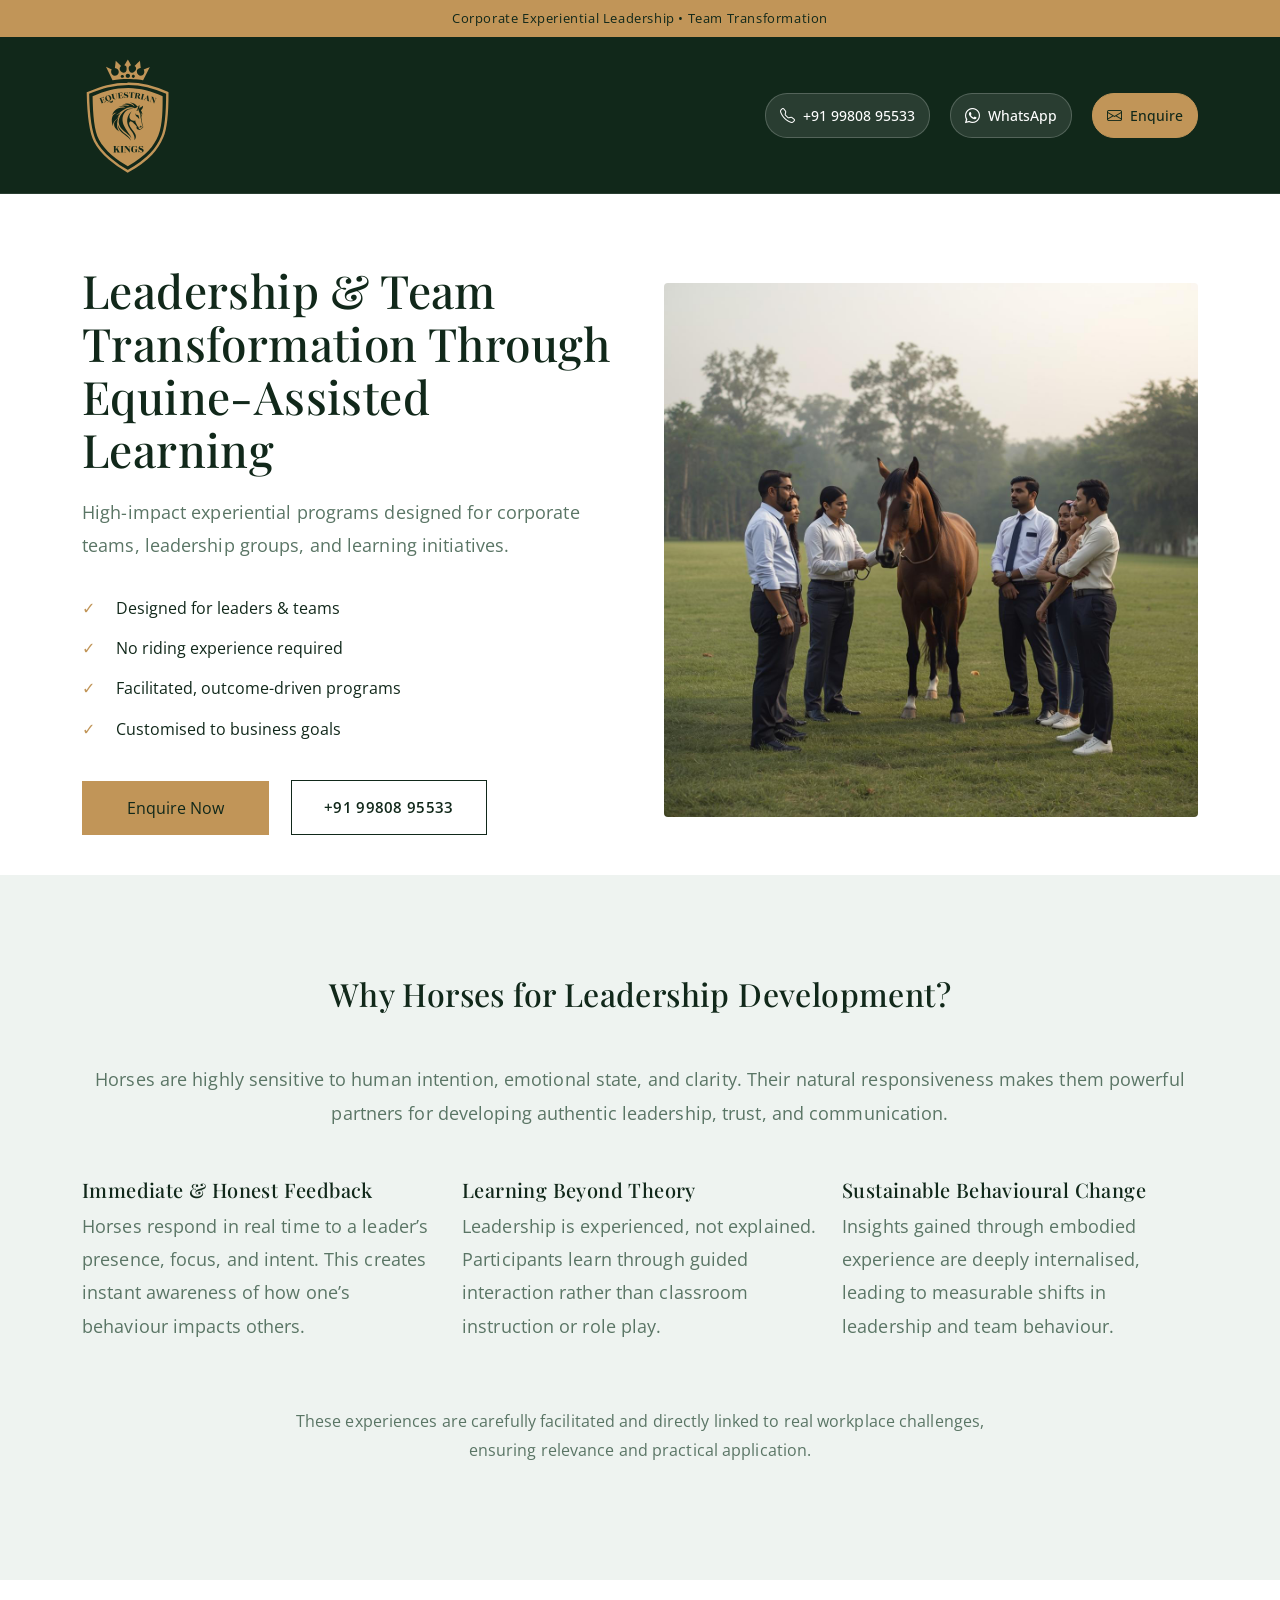
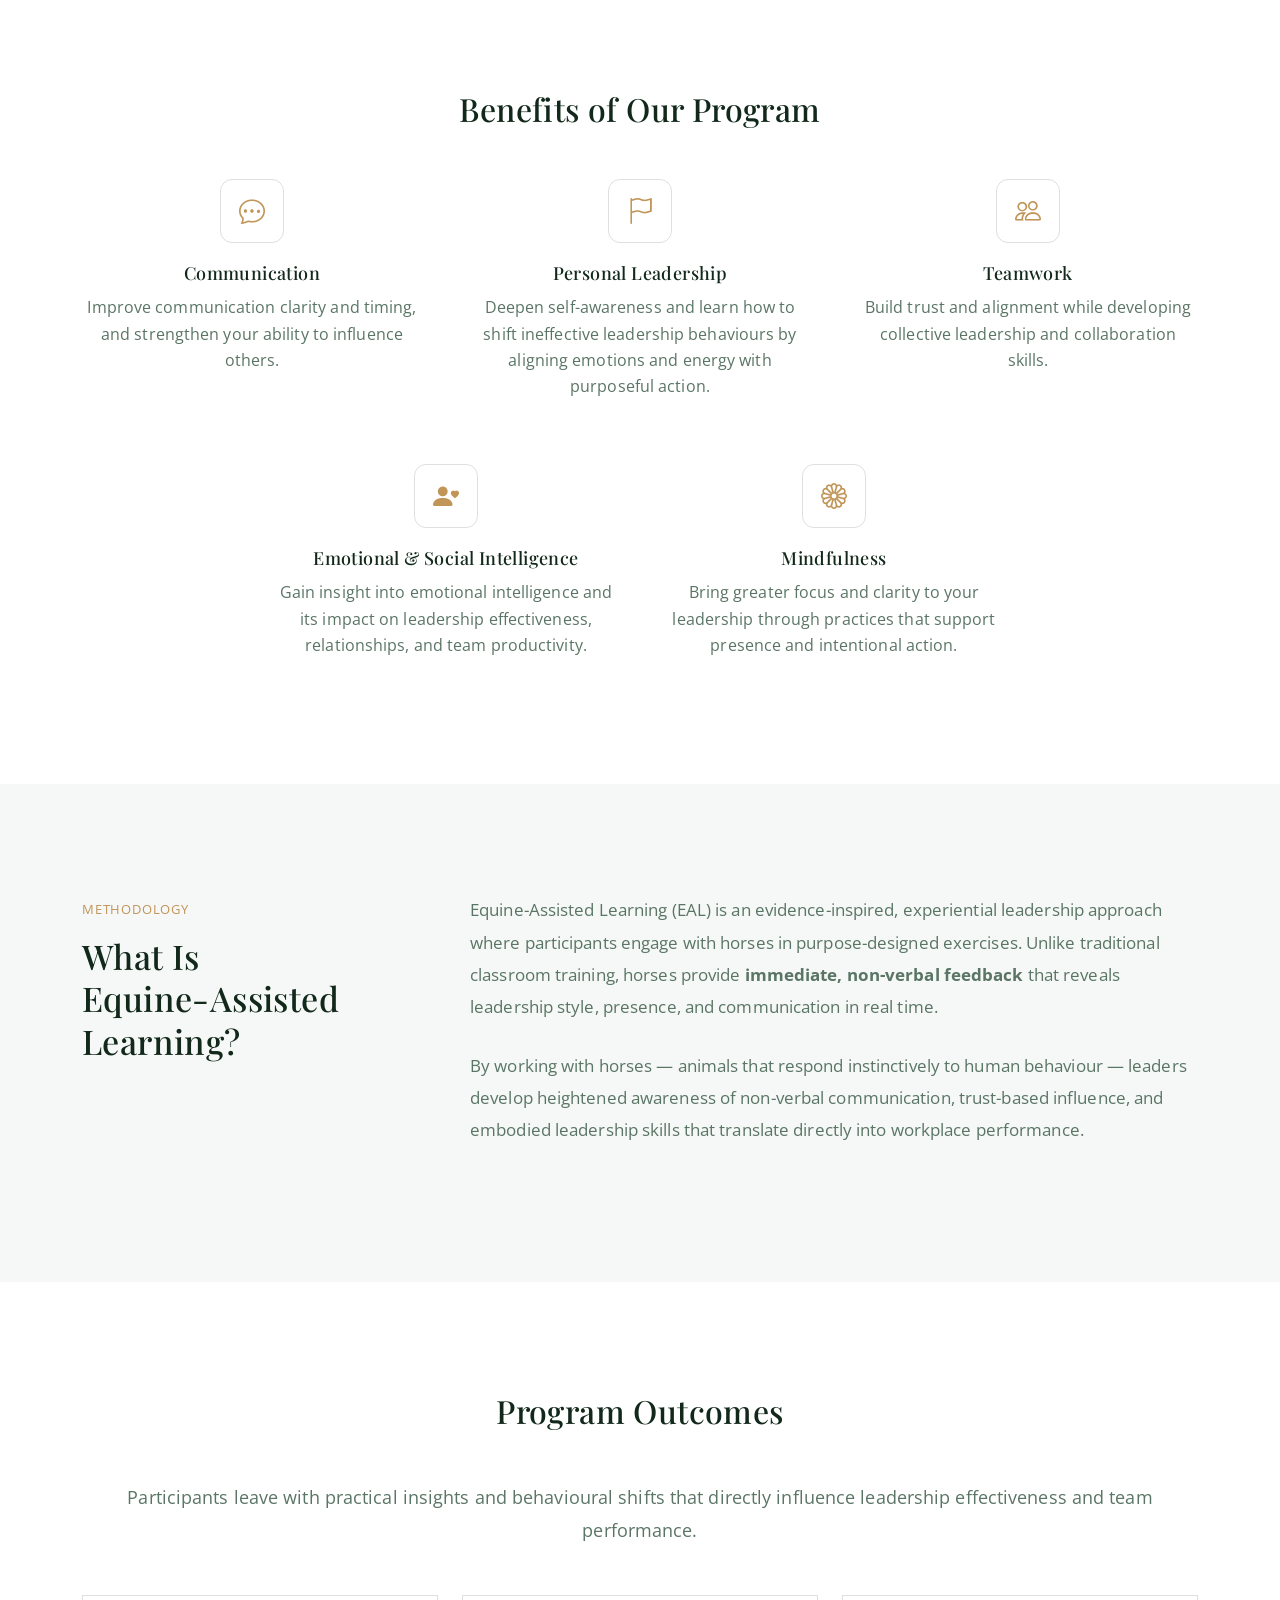
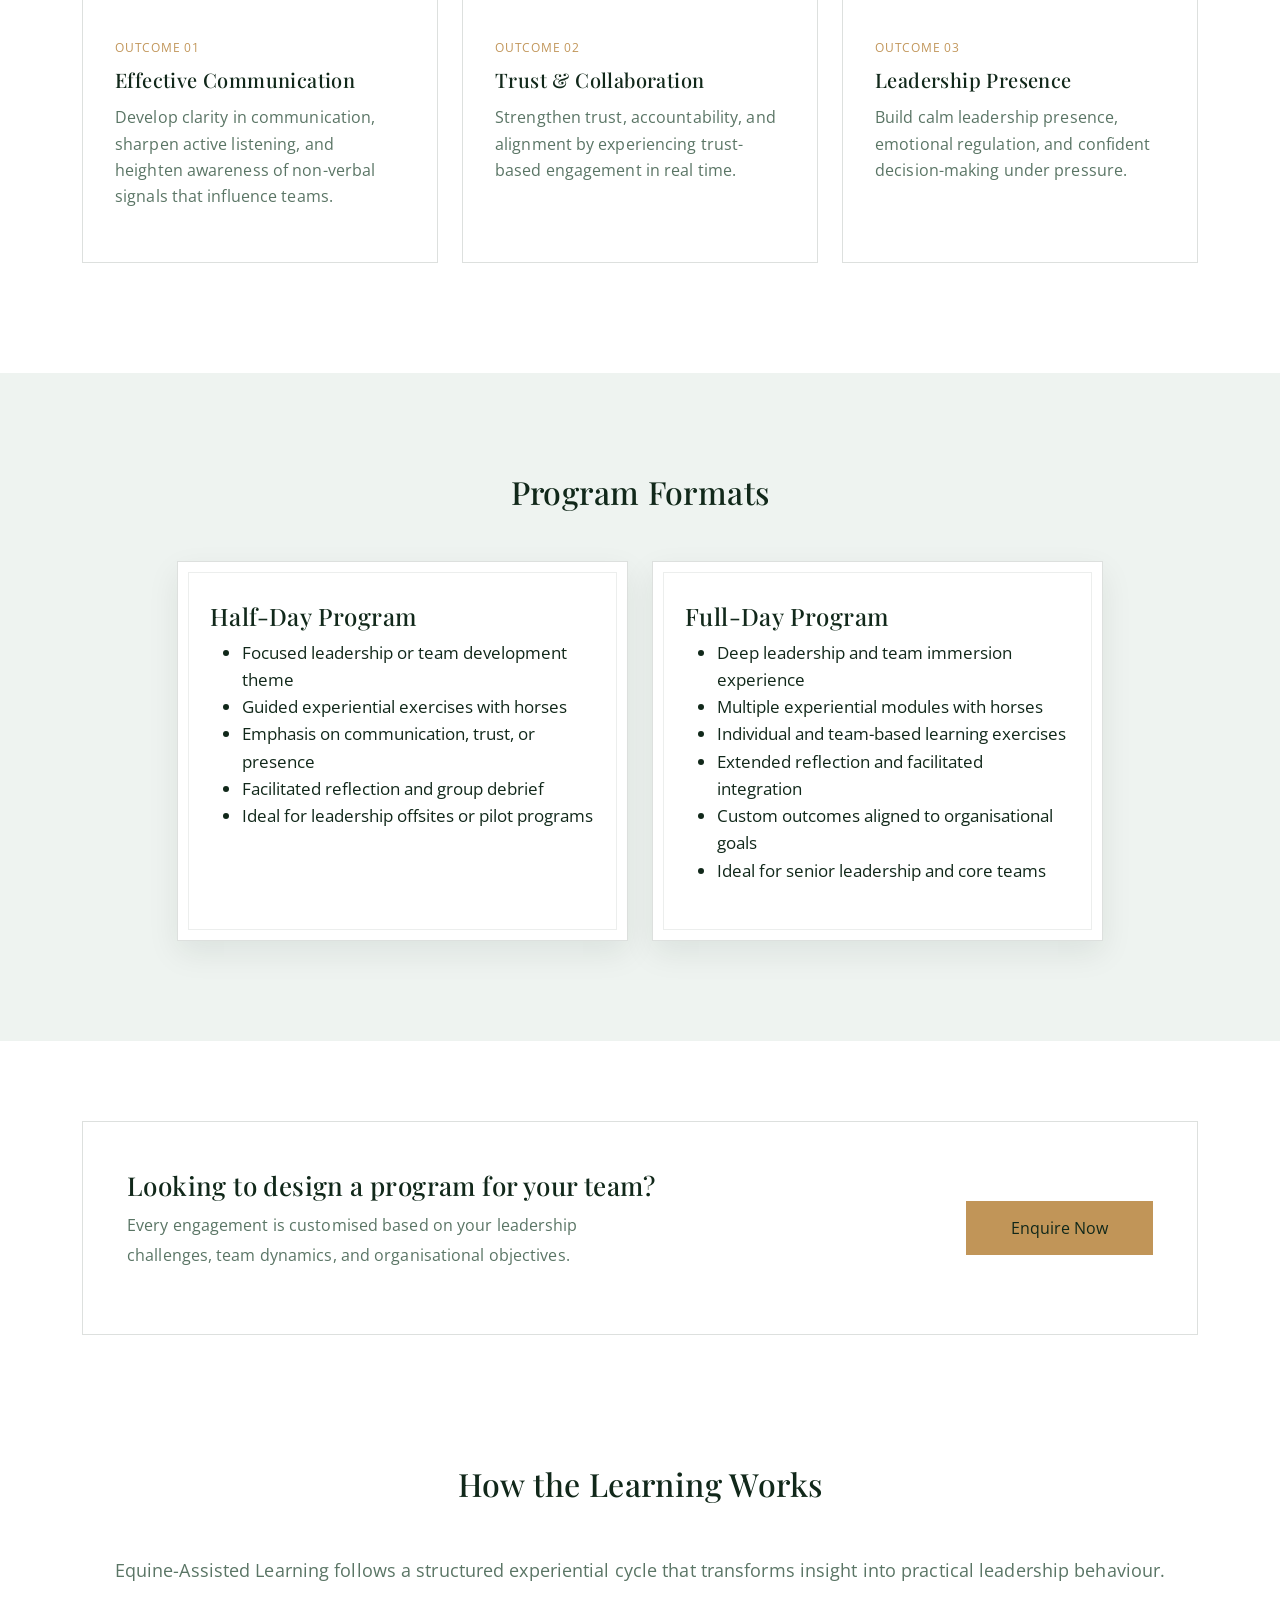
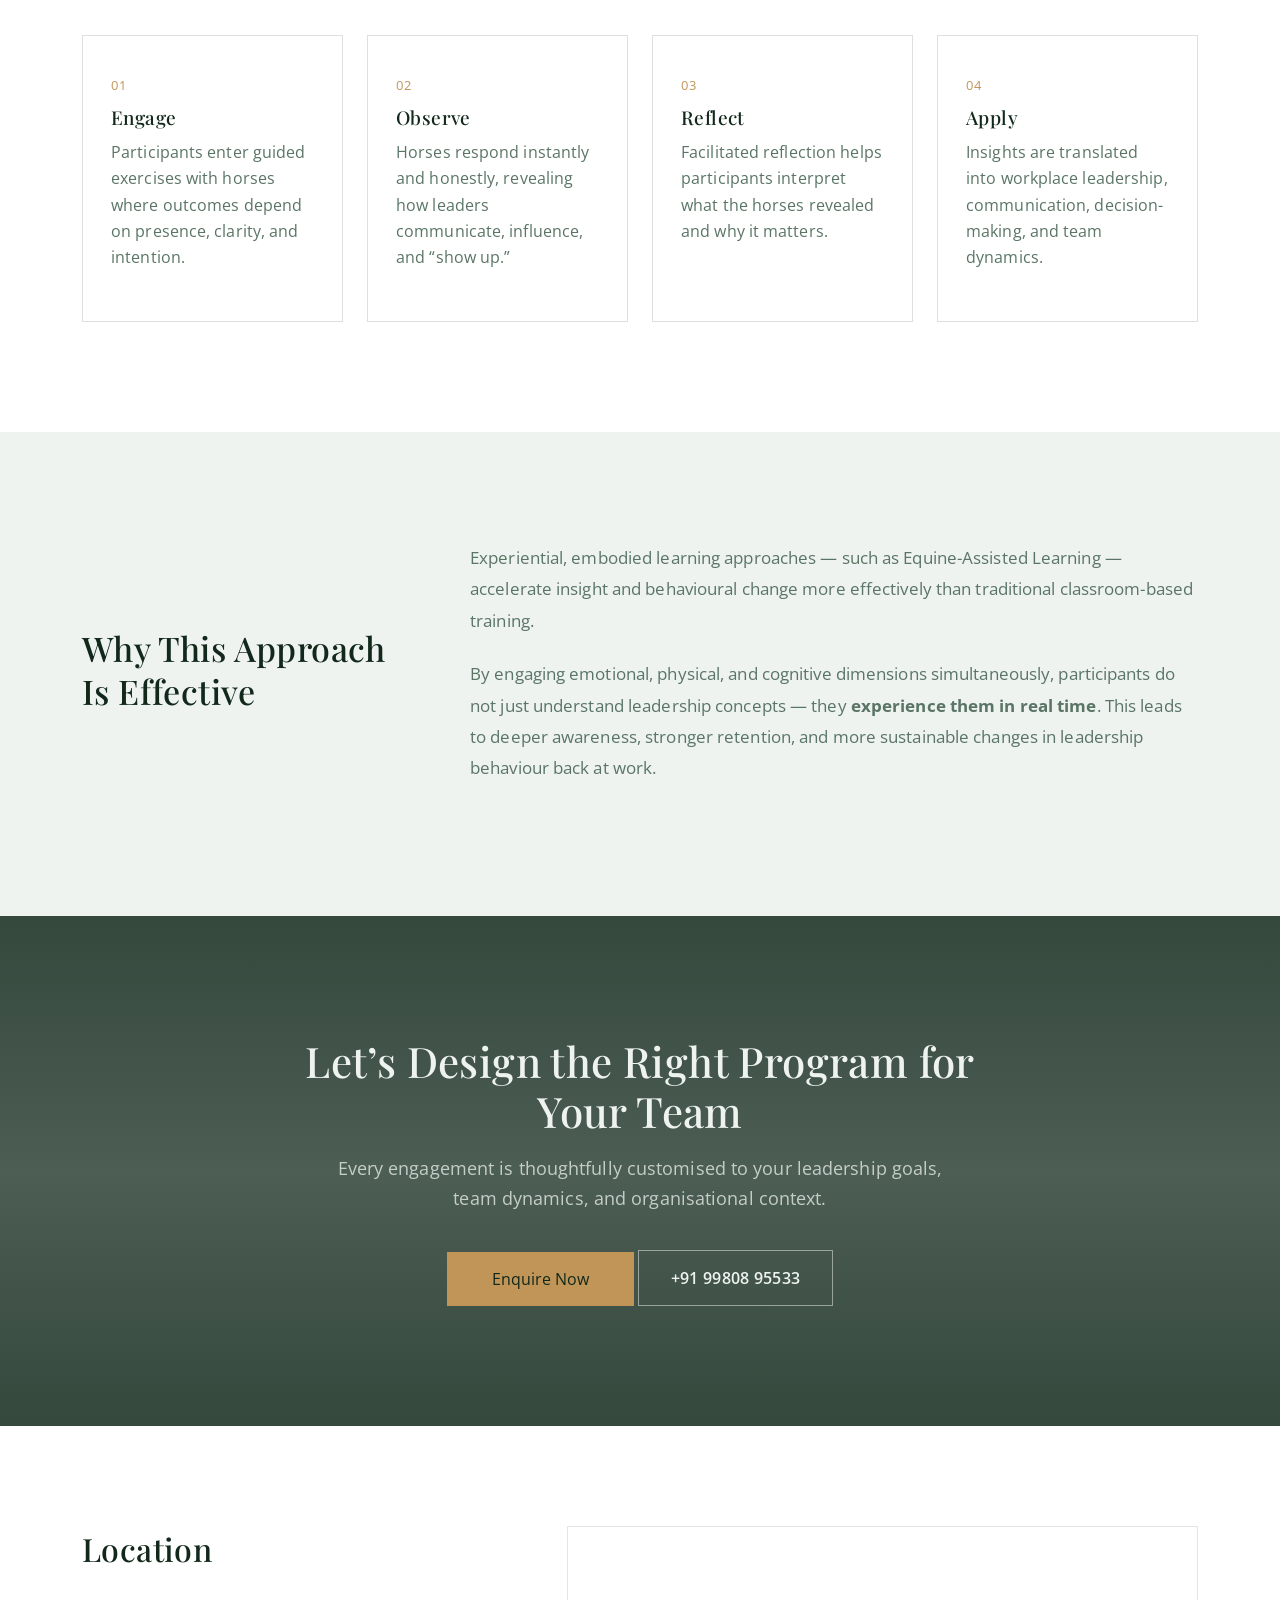
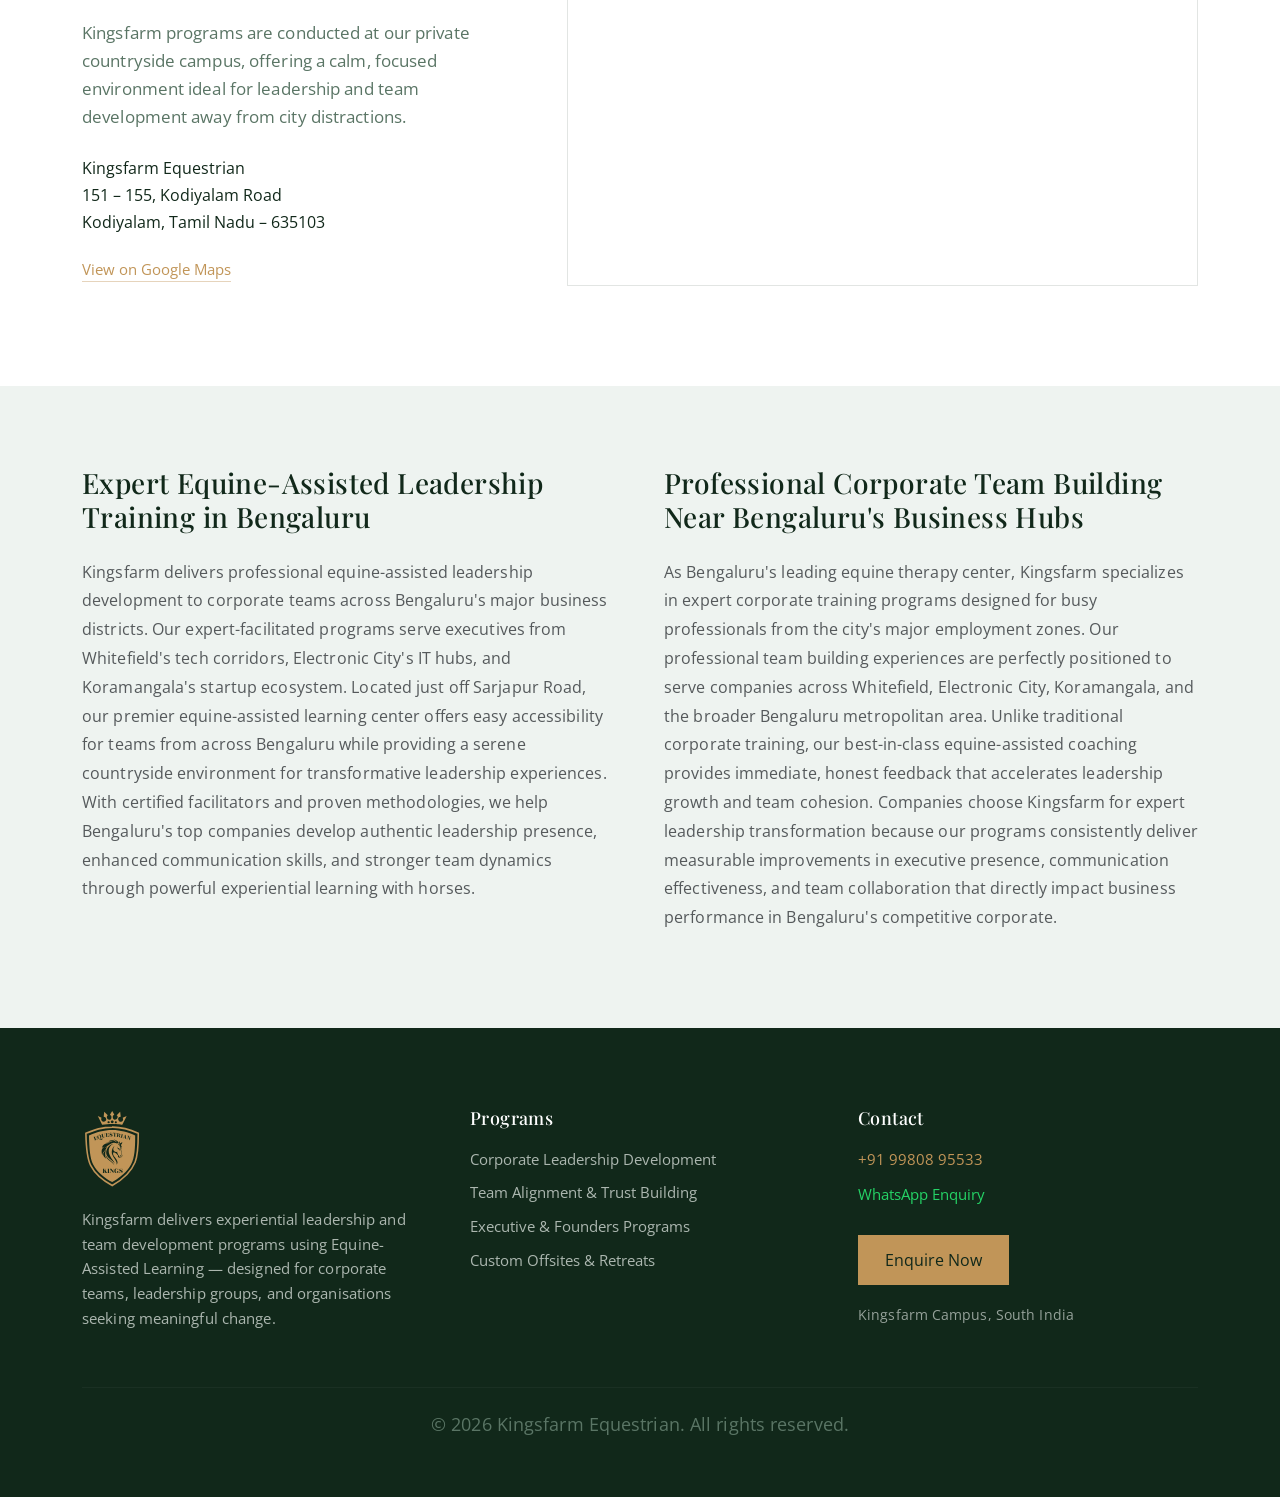
==== commit 19a2e001: "Finalized SEO content and fixed duplicate section in corporate-leadership." ====
--- a/lp/corporate-leadership/index.html
+++ b/lp/corporate-leadership/index.html
@@ -2,7 +2,9 @@
 <html lang="en">
 <head>
 <meta charset="utf-8">
-<title>Corporate Leadership Programs with Horses | Kingsfarm</title>
+<title>Corporate Leadership Training Bengaluru | Equine-Assisted Learning | Kingsfarm</title>
+<meta name="description" content="Transform your team with expert equine-assisted leadership training in Bengaluru. High-impact programs for corporate development in Whitefield, Electronic City, and beyond.">
+<meta name="keywords" content="corporate leadership training Bengaluru, equine assisted learning Bangalore, team building activities Whitefield, executive coaching with horses, leadership development programs Electronic City, corporate team transformation, experiential learning Bengaluru">
 <meta name="viewport" content="width=device-width, initial-scale=1">
 
 <!-- Bootstrap -->
@@ -633,6 +635,27 @@
   </div>
 </section>
 
+
+
+<!-- ================= SEO CONTENT ================= -->
+<section class="section-light" style="padding: 80px 0;">
+  <div class="container">
+    <div class="row g-5">
+      <div class="col-lg-6">
+        <h2 class="section-title text-start mb-4" style="font-size: 28px;">Expert Equine-Assisted Leadership Training in Bengaluru</h2>
+        <p class="text-muted" style="font-size: 16px; line-height: 1.8;">
+          Kingsfarm delivers professional equine-assisted leadership development to corporate teams across Bengaluru's major business districts. Our expert-facilitated programs serve executives from Whitefield's tech corridors, Electronic City's IT hubs, and Koramangala's startup ecosystem. Located just off Sarjapur Road, our premier equine-assisted learning center offers easy accessibility for teams from across Bengaluru while providing a serene countryside environment for transformative leadership experiences. With certified facilitators and proven methodologies, we help Bengaluru's top companies develop authentic leadership presence, enhanced communication skills, and stronger team dynamics through powerful experiential learning with horses.
+        </p>
+      </div>
+      <div class="col-lg-6">
+        <h2 class="section-title text-start mb-4" style="font-size: 28px;">Professional Corporate Team Building Near Bengaluru's Business Hubs</h2>
+        <p class="text-muted" style="font-size: 16px; line-height: 1.8;">
+          As Bengaluru's leading equine therapy center, Kingsfarm specializes in expert corporate training programs designed for busy professionals from the city's major employment zones. Our professional team building experiences are perfectly positioned to serve companies across Whitefield, Electronic City, Koramangala, and the broader Bengaluru metropolitan area. Unlike traditional corporate training, our best-in-class equine-assisted coaching provides immediate, honest feedback that accelerates leadership growth and team cohesion. Companies choose Kingsfarm for expert leadership transformation because our programs consistently deliver measurable improvements in executive presence, communication effectiveness, and team collaboration that directly impact business performance in Bengaluru's competitive corporate.
+        </p>
+      </div>
+    </div>
+  </div>
+</section>
 
 <!-- ================= FOOTER ================= -->
 <footer class="corporate-footer">
@@ -762,3 +785,4 @@
             </script>
 </body>
 </html>
+
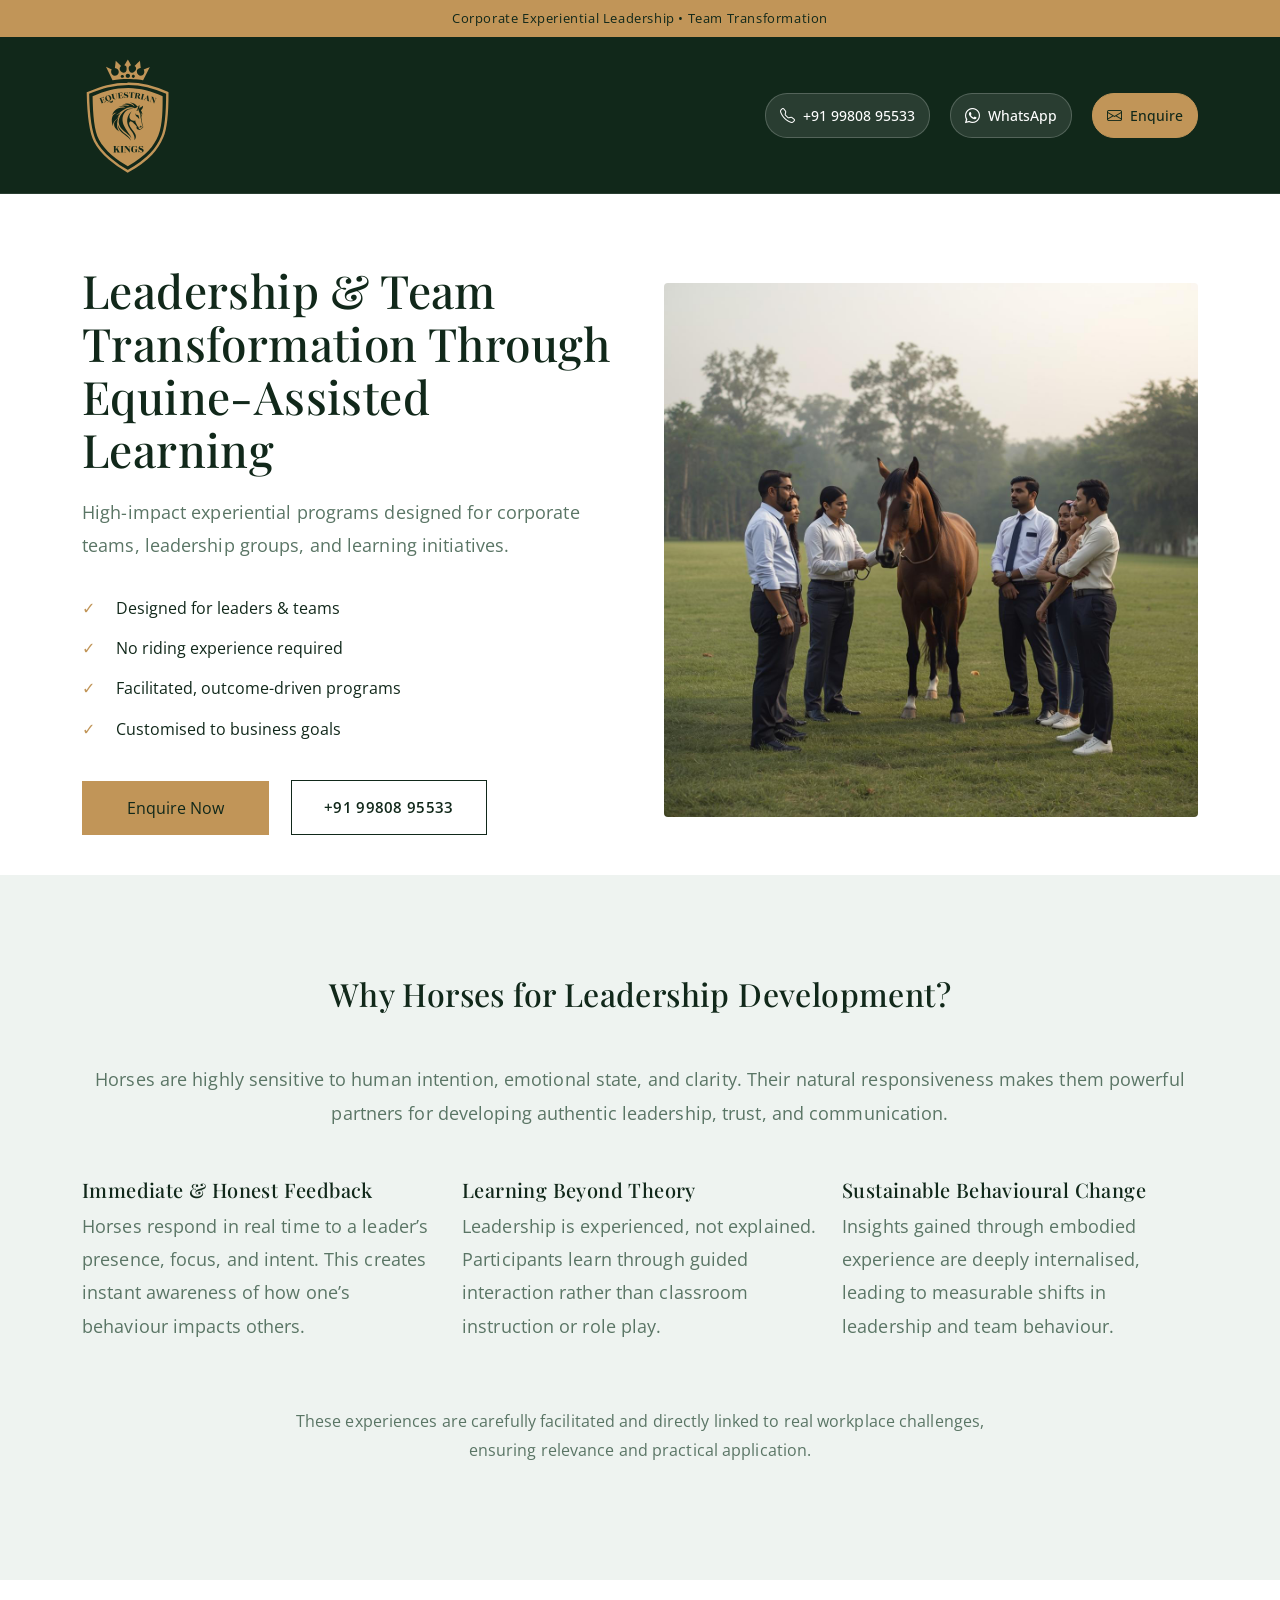
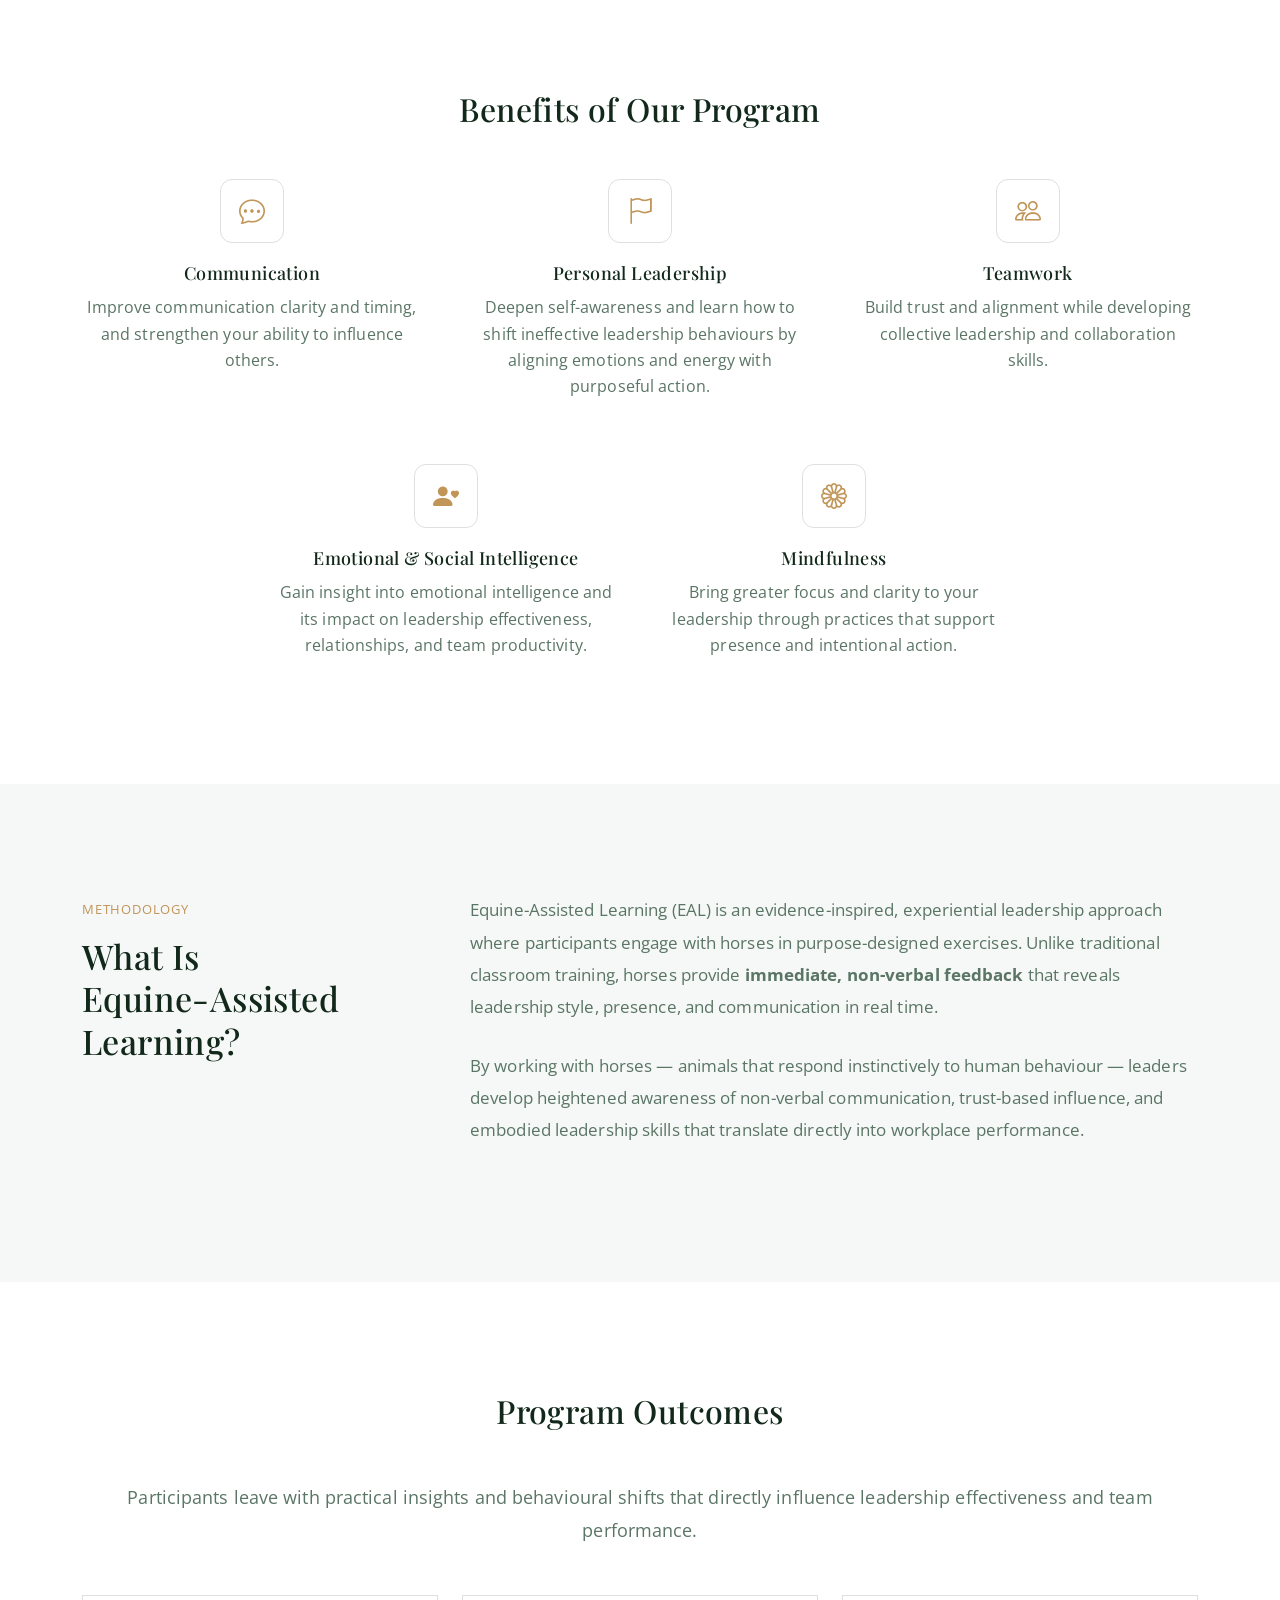
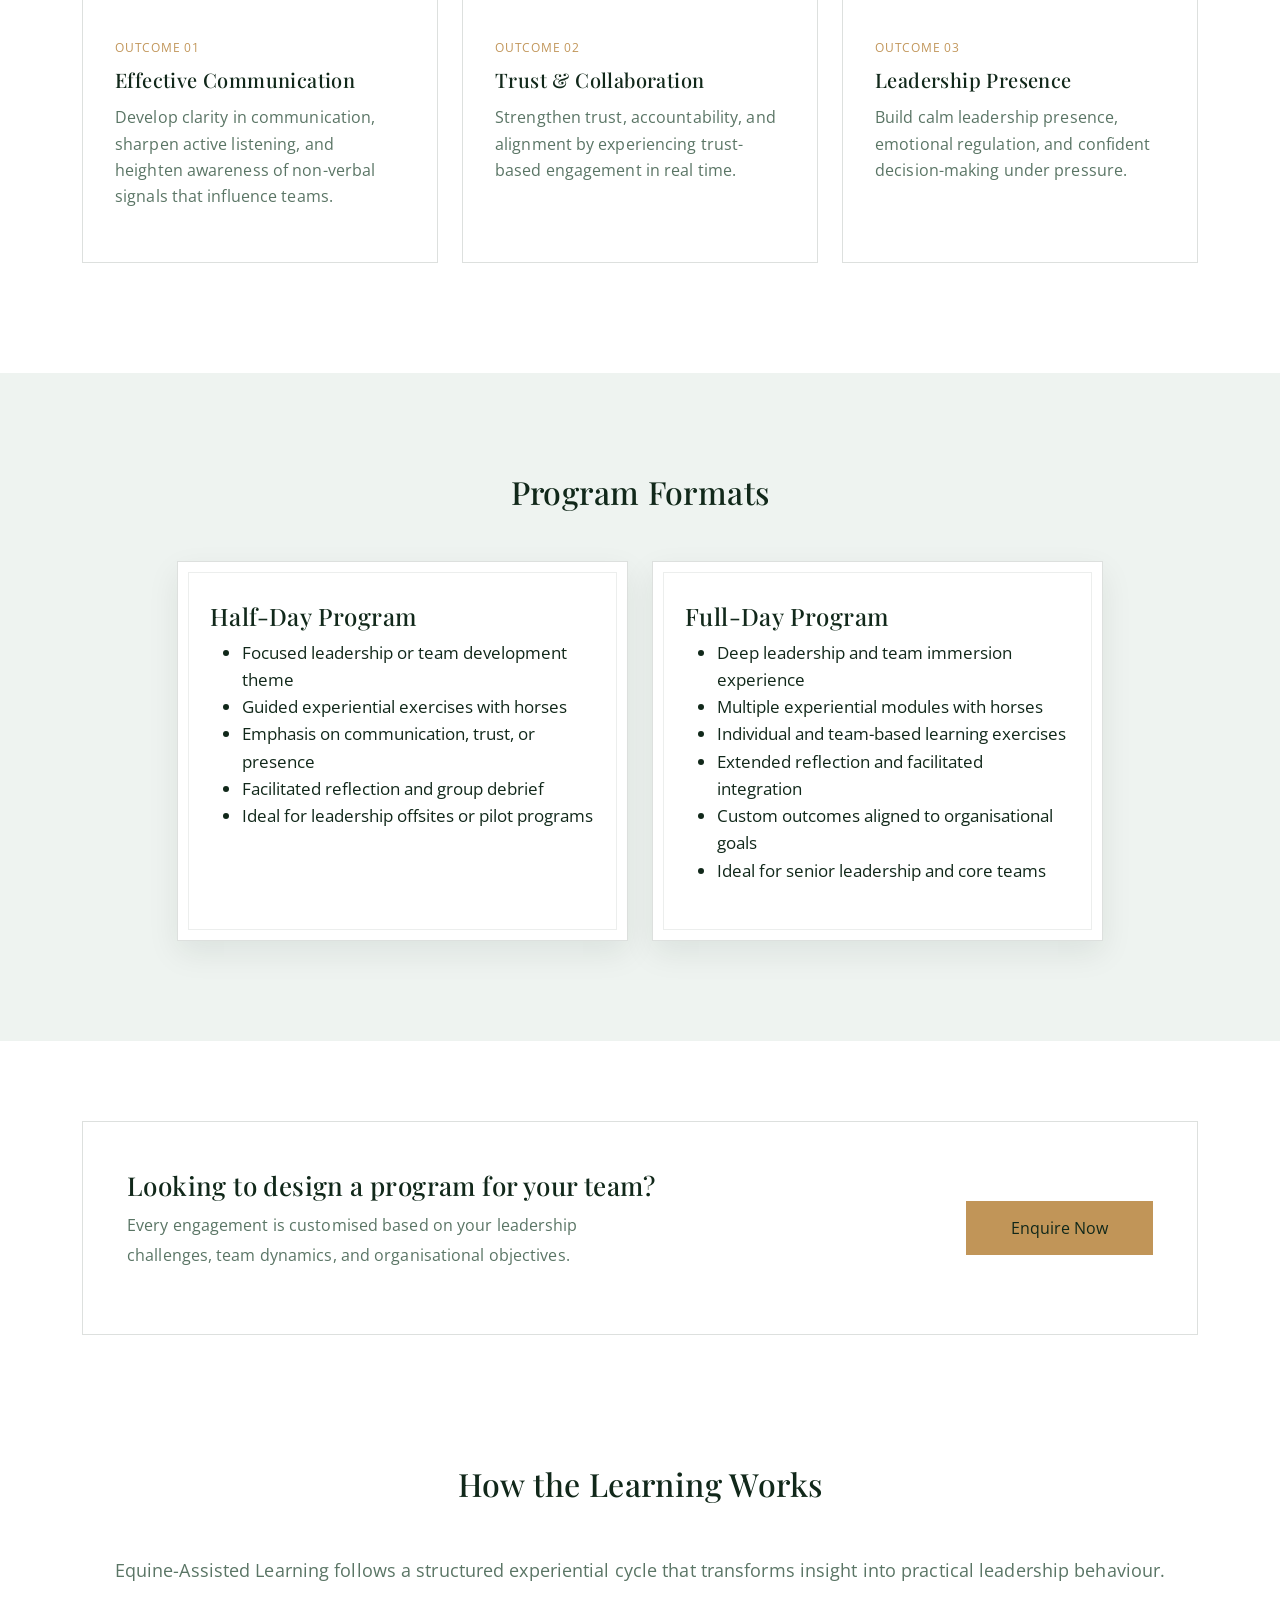
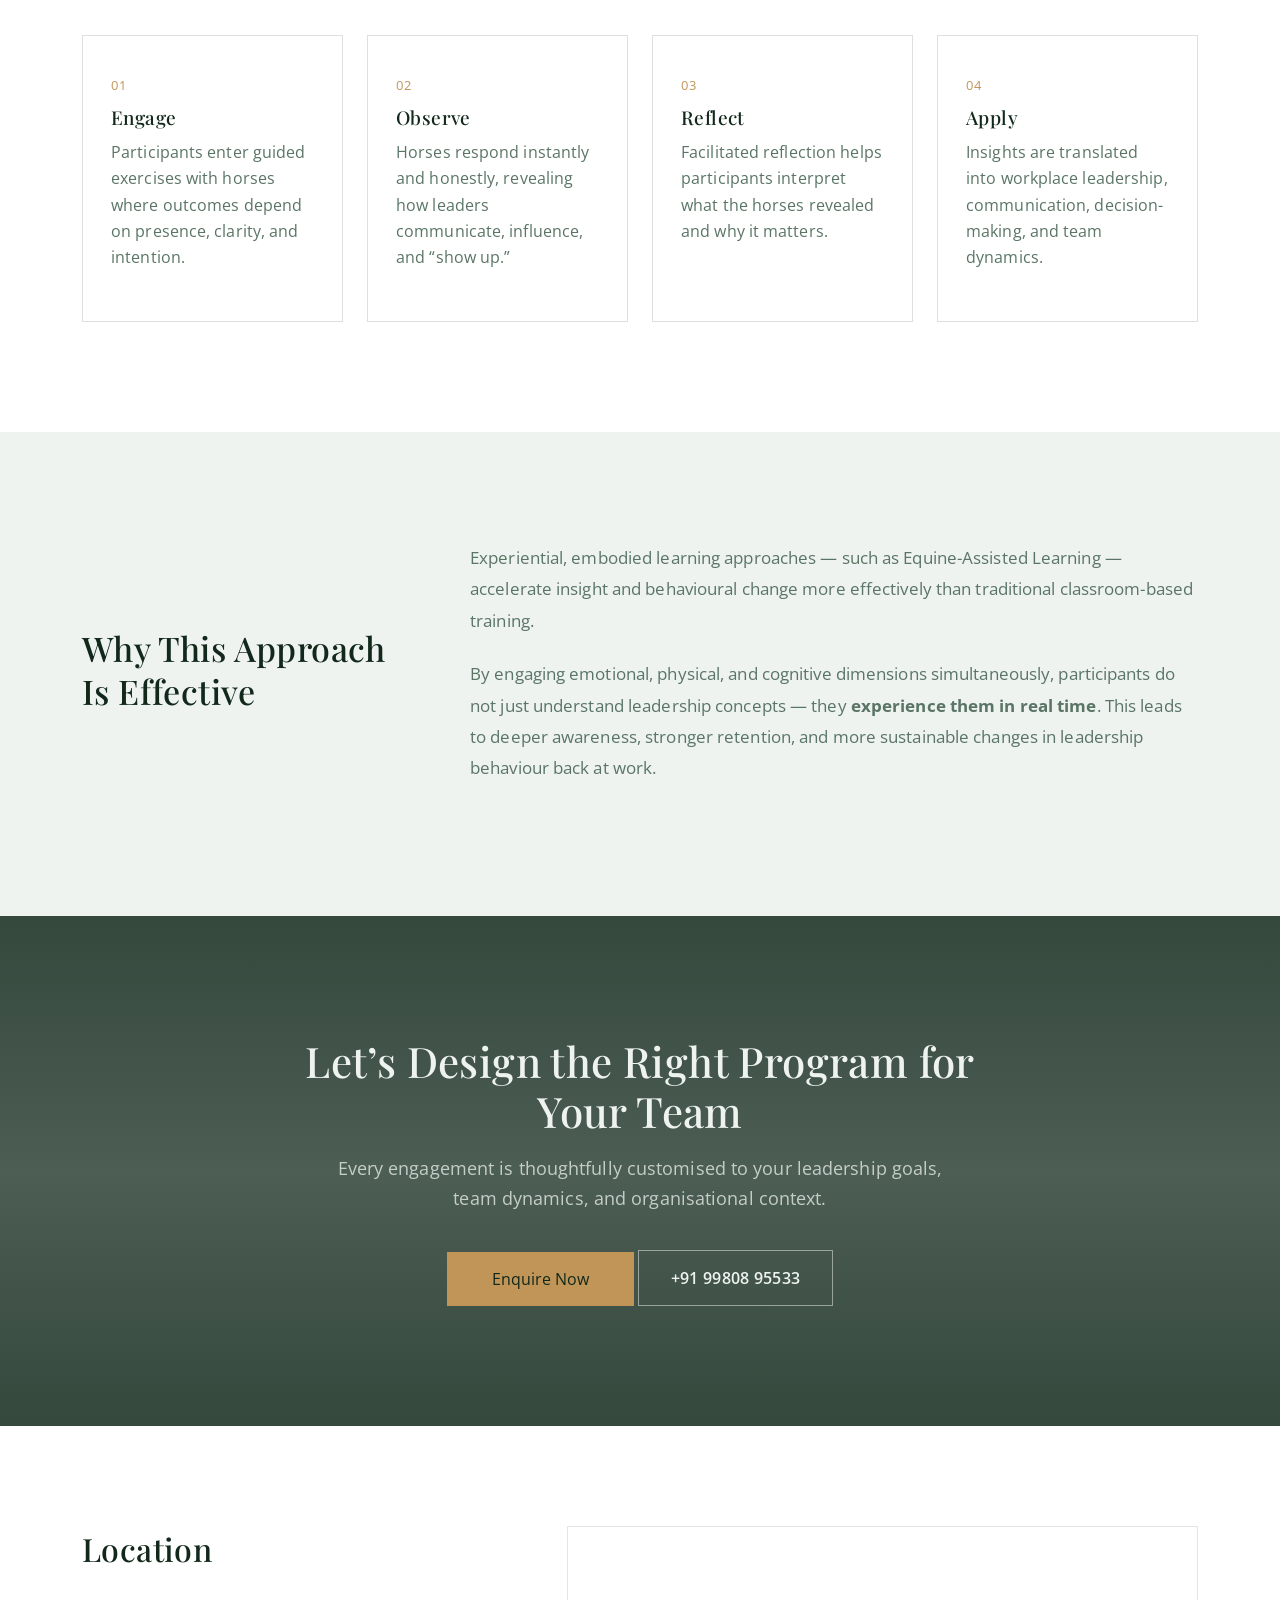
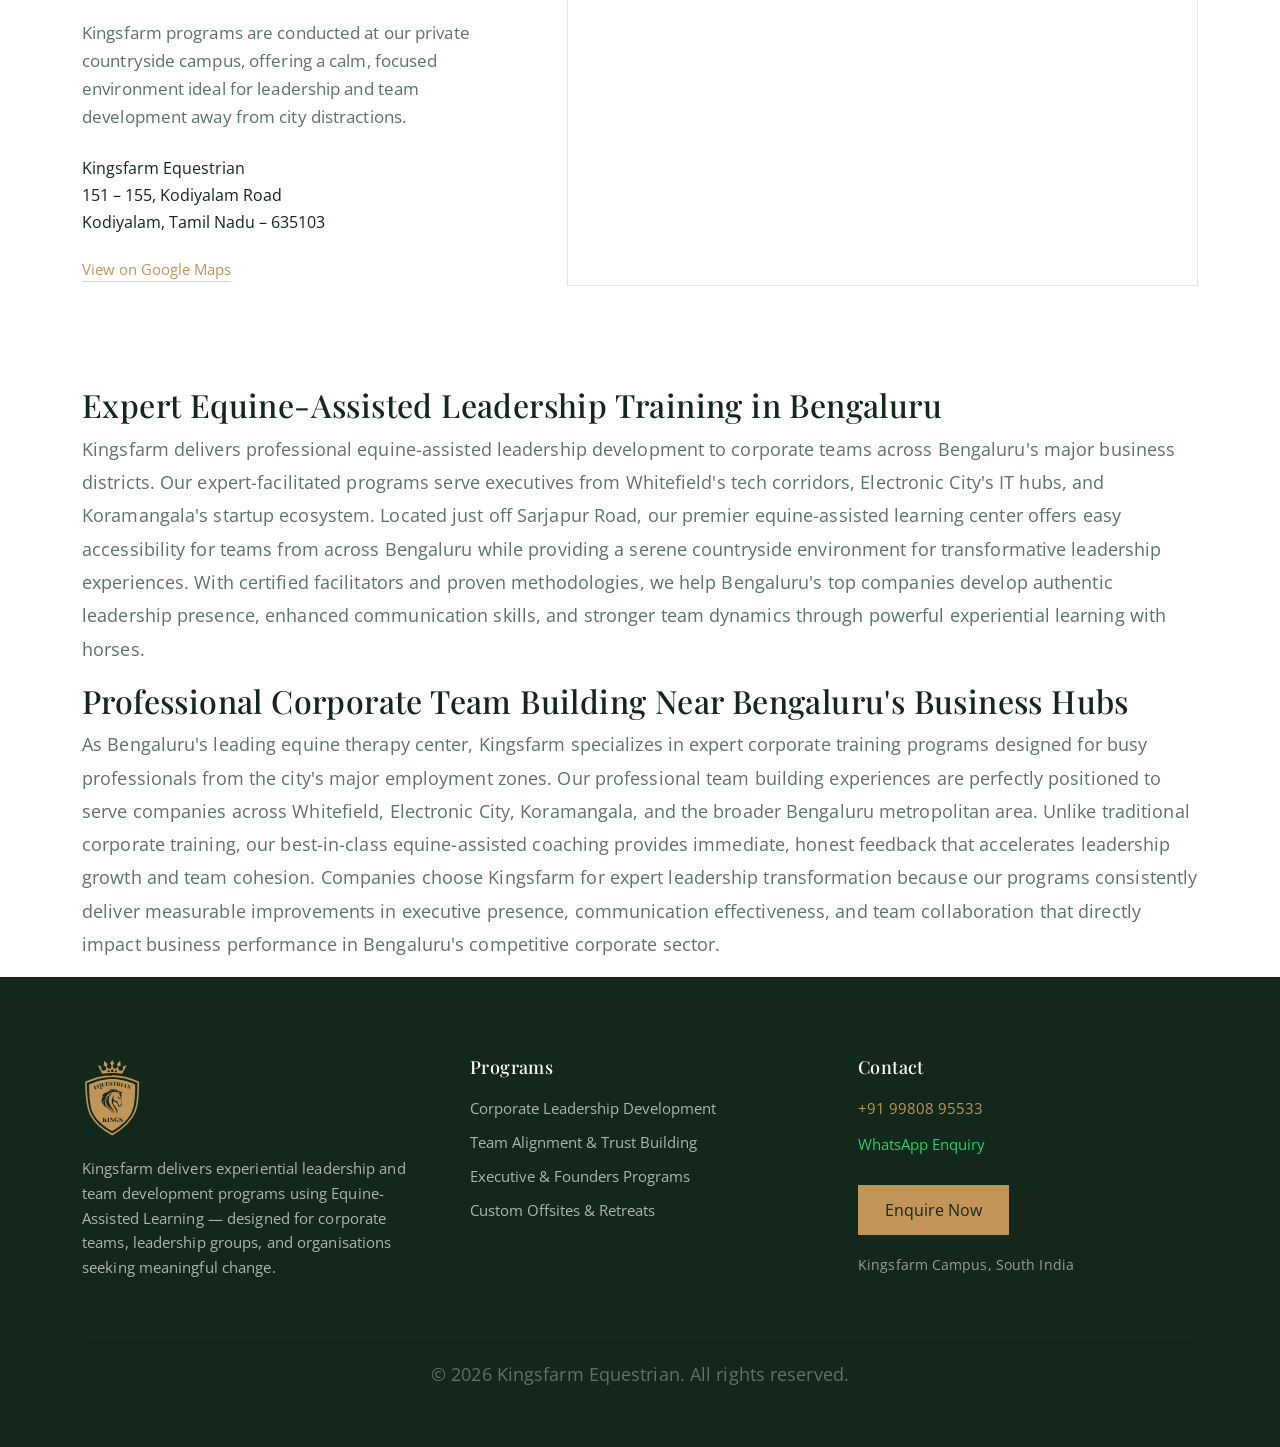
==== commit b8c48ef8: "Final branding and layout refinement for Kingsfarm Events: updated logos, fixed footer visibility, a" ====
--- a/lp/corporate-leadership/index.html
+++ b/lp/corporate-leadership/index.html
@@ -554,7 +554,7 @@
 
 <!-- ================= FINAL CTA ================= -->
 <!-- ================= FINAL CTA ================= -->
-<section class="cta-dark final-cta">
+<section class="cta-dark final-cta" style="background-image:url('images/hero.jpg')">
   <div class="cta-overlay"></div>
 
   <div class="container cta-content">
@@ -637,23 +637,26 @@
 
 
 
-<!-- ================= SEO CONTENT ================= -->
-<section class="section-light" style="padding: 80px 0;">
-  <div class="container">
-    <div class="row g-5">
-      <div class="col-lg-6">
-        <h2 class="section-title text-start mb-4" style="font-size: 28px;">Expert Equine-Assisted Leadership Training in Bengaluru</h2>
-        <p class="text-muted" style="font-size: 16px; line-height: 1.8;">
-          Kingsfarm delivers professional equine-assisted leadership development to corporate teams across Bengaluru's major business districts. Our expert-facilitated programs serve executives from Whitefield's tech corridors, Electronic City's IT hubs, and Koramangala's startup ecosystem. Located just off Sarjapur Road, our premier equine-assisted learning center offers easy accessibility for teams from across Bengaluru while providing a serene countryside environment for transformative leadership experiences. With certified facilitators and proven methodologies, we help Bengaluru's top companies develop authentic leadership presence, enhanced communication skills, and stronger team dynamics through powerful experiential learning with horses.
-        </p>
-      </div>
-      <div class="col-lg-6">
-        <h2 class="section-title text-start mb-4" style="font-size: 28px;">Professional Corporate Team Building Near Bengaluru's Business Hubs</h2>
-        <p class="text-muted" style="font-size: 16px; line-height: 1.8;">
-          As Bengaluru's leading equine therapy center, Kingsfarm specializes in expert corporate training programs designed for busy professionals from the city's major employment zones. Our professional team building experiences are perfectly positioned to serve companies across Whitefield, Electronic City, Koramangala, and the broader Bengaluru metropolitan area. Unlike traditional corporate training, our best-in-class equine-assisted coaching provides immediate, honest feedback that accelerates leadership growth and team cohesion. Companies choose Kingsfarm for expert leadership transformation because our programs consistently deliver measurable improvements in executive presence, communication effectiveness, and team collaboration that directly impact business performance in Bengaluru's competitive corporate.
-        </p>
-      </div>
-    </div>
+<!-- ================= SEO PROSE SECTION ================= -->
+<section class="seo-prose-section">
+  <div class="container">
+    
+    <!-- Topic 1 -->
+    <div class="seo-prose-block">
+      <h2 class="seo-prose-title">Expert Equine-Assisted Leadership Training in Bengaluru</h2>
+      <p class="seo-prose-text">
+        Kingsfarm delivers professional equine-assisted leadership development to corporate teams across Bengaluru's major business districts. Our expert-facilitated programs serve executives from Whitefield's tech corridors, Electronic City's IT hubs, and Koramangala's startup ecosystem. Located just off Sarjapur Road, our premier equine-assisted learning center offers easy accessibility for teams from across Bengaluru while providing a serene countryside environment for transformative leadership experiences. With certified facilitators and proven methodologies, we help Bengaluru's top companies develop authentic leadership presence, enhanced communication skills, and stronger team dynamics through powerful experiential learning with horses.
+      </p>
+    </div>
+
+    <!-- Topic 2 -->
+    <div class="seo-prose-block">
+      <h2 class="seo-prose-title">Professional Corporate Team Building Near Bengaluru's Business Hubs</h2>
+      <p class="seo-prose-text">
+        As Bengaluru's leading equine therapy center, Kingsfarm specializes in expert corporate training programs designed for busy professionals from the city's major employment zones. Our professional team building experiences are perfectly positioned to serve companies across Whitefield, Electronic City, Koramangala, and the broader Bengaluru metropolitan area. Unlike traditional corporate training, our best-in-class equine-assisted coaching provides immediate, honest feedback that accelerates leadership growth and team cohesion. Companies choose Kingsfarm for expert leadership transformation because our programs consistently deliver measurable improvements in executive presence, communication effectiveness, and team collaboration that directly impact business performance in Bengaluru's competitive corporate sector.
+      </p>
+    </div>
+
   </div>
 </section>
 
--- a/lp/corporate-leadership/global.css
+++ b/lp/corporate-leadership/global.css
@@ -186,7 +186,7 @@
    Header (Shared)
 ----------------------- */
 .site-header {
-  position: fixed;
+  position: absolute;
   top: 34px;
   width: 100%;
   z-index: 1000;
@@ -239,6 +239,10 @@
   color: var(--brand-light);
   text-align: center;
   padding: 110px 0;
+  background-size: cover;
+  background-position: center;
+  background-repeat: no-repeat;
+  background-attachment: fixed;
 }
 
 .cta-overlay {
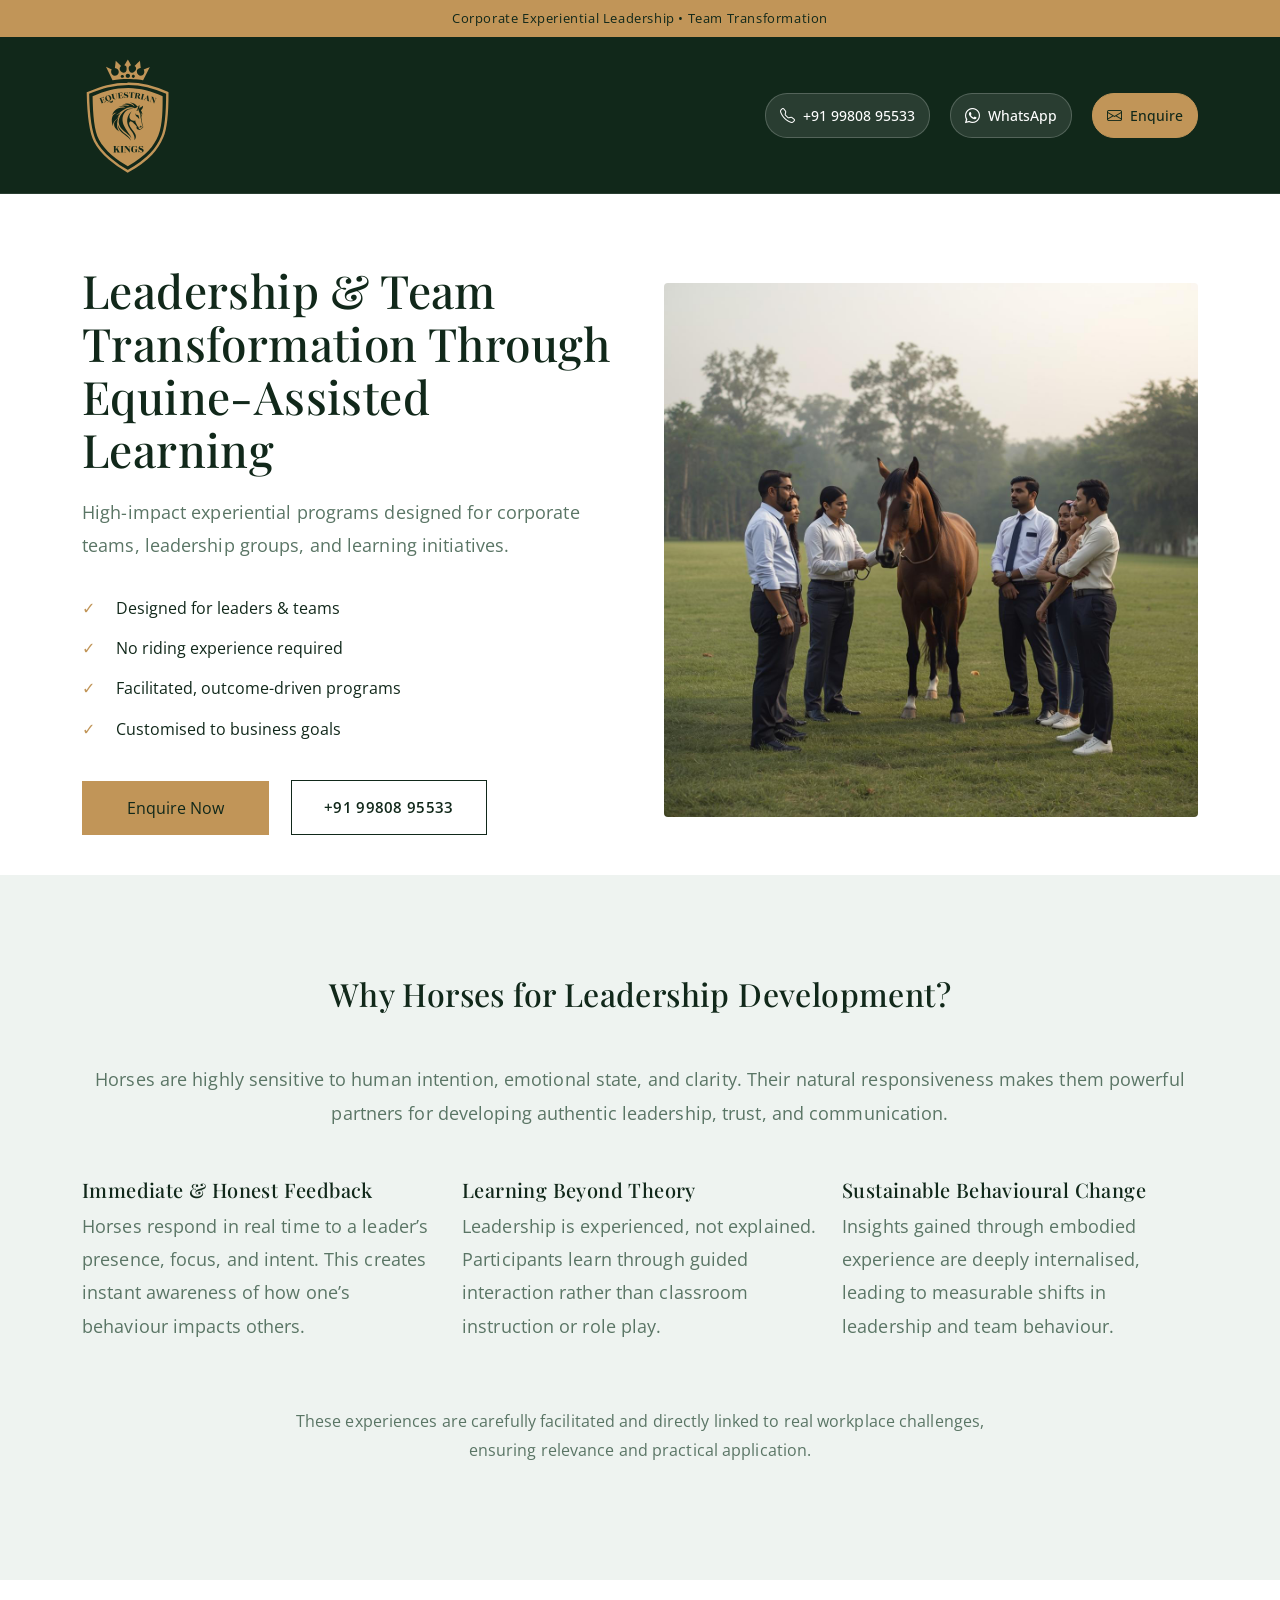
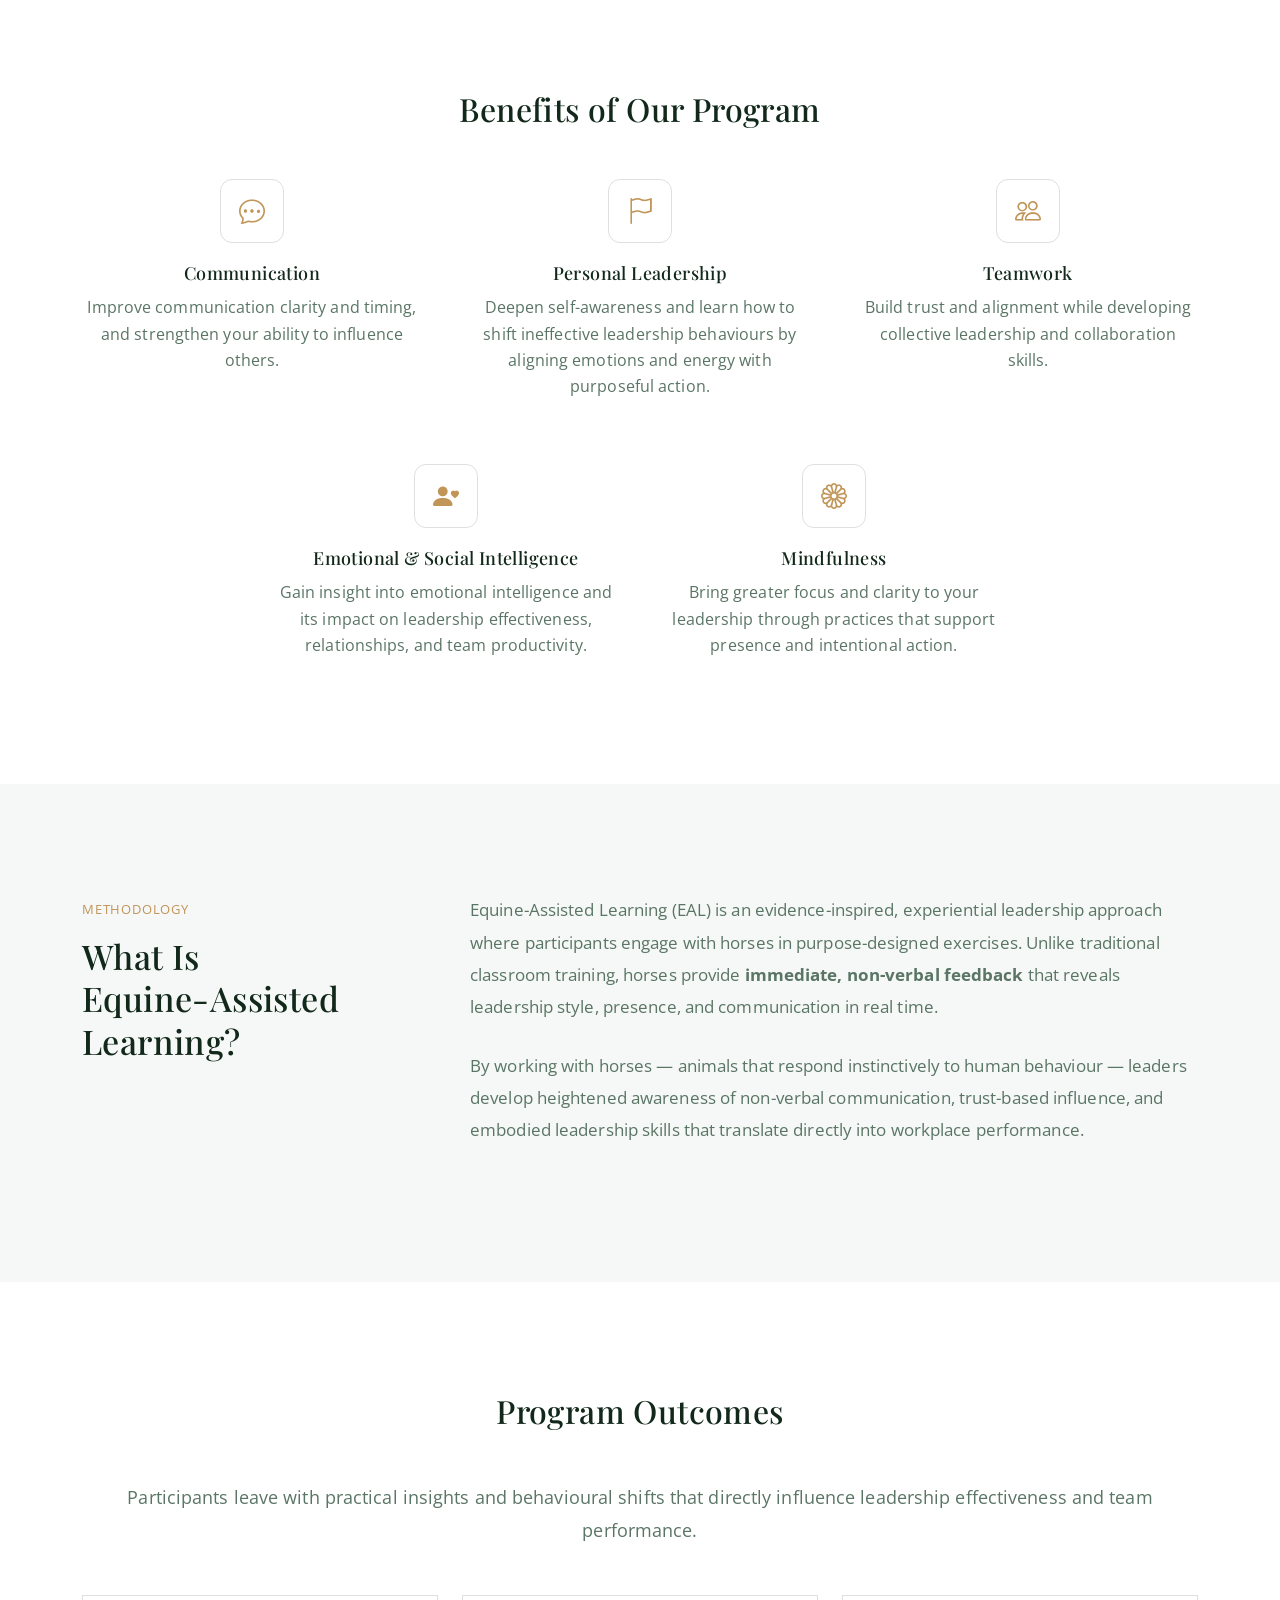
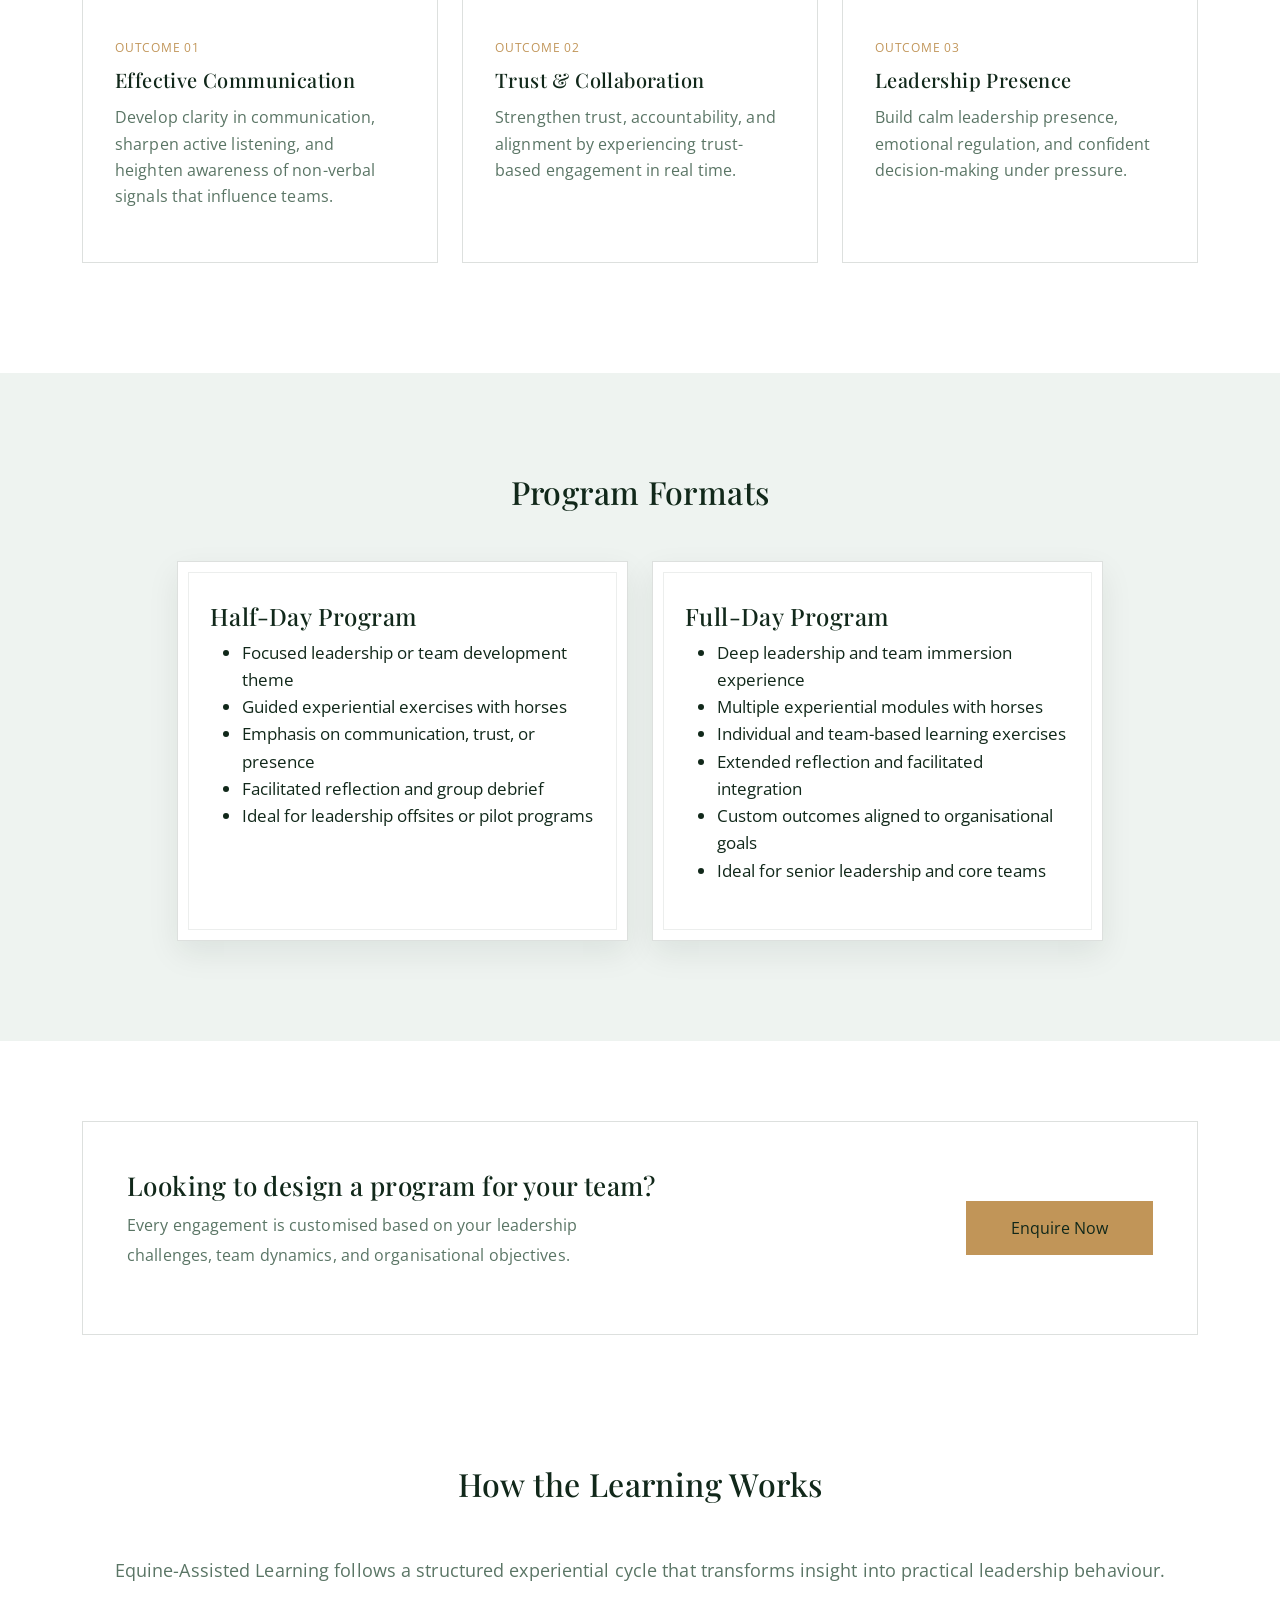
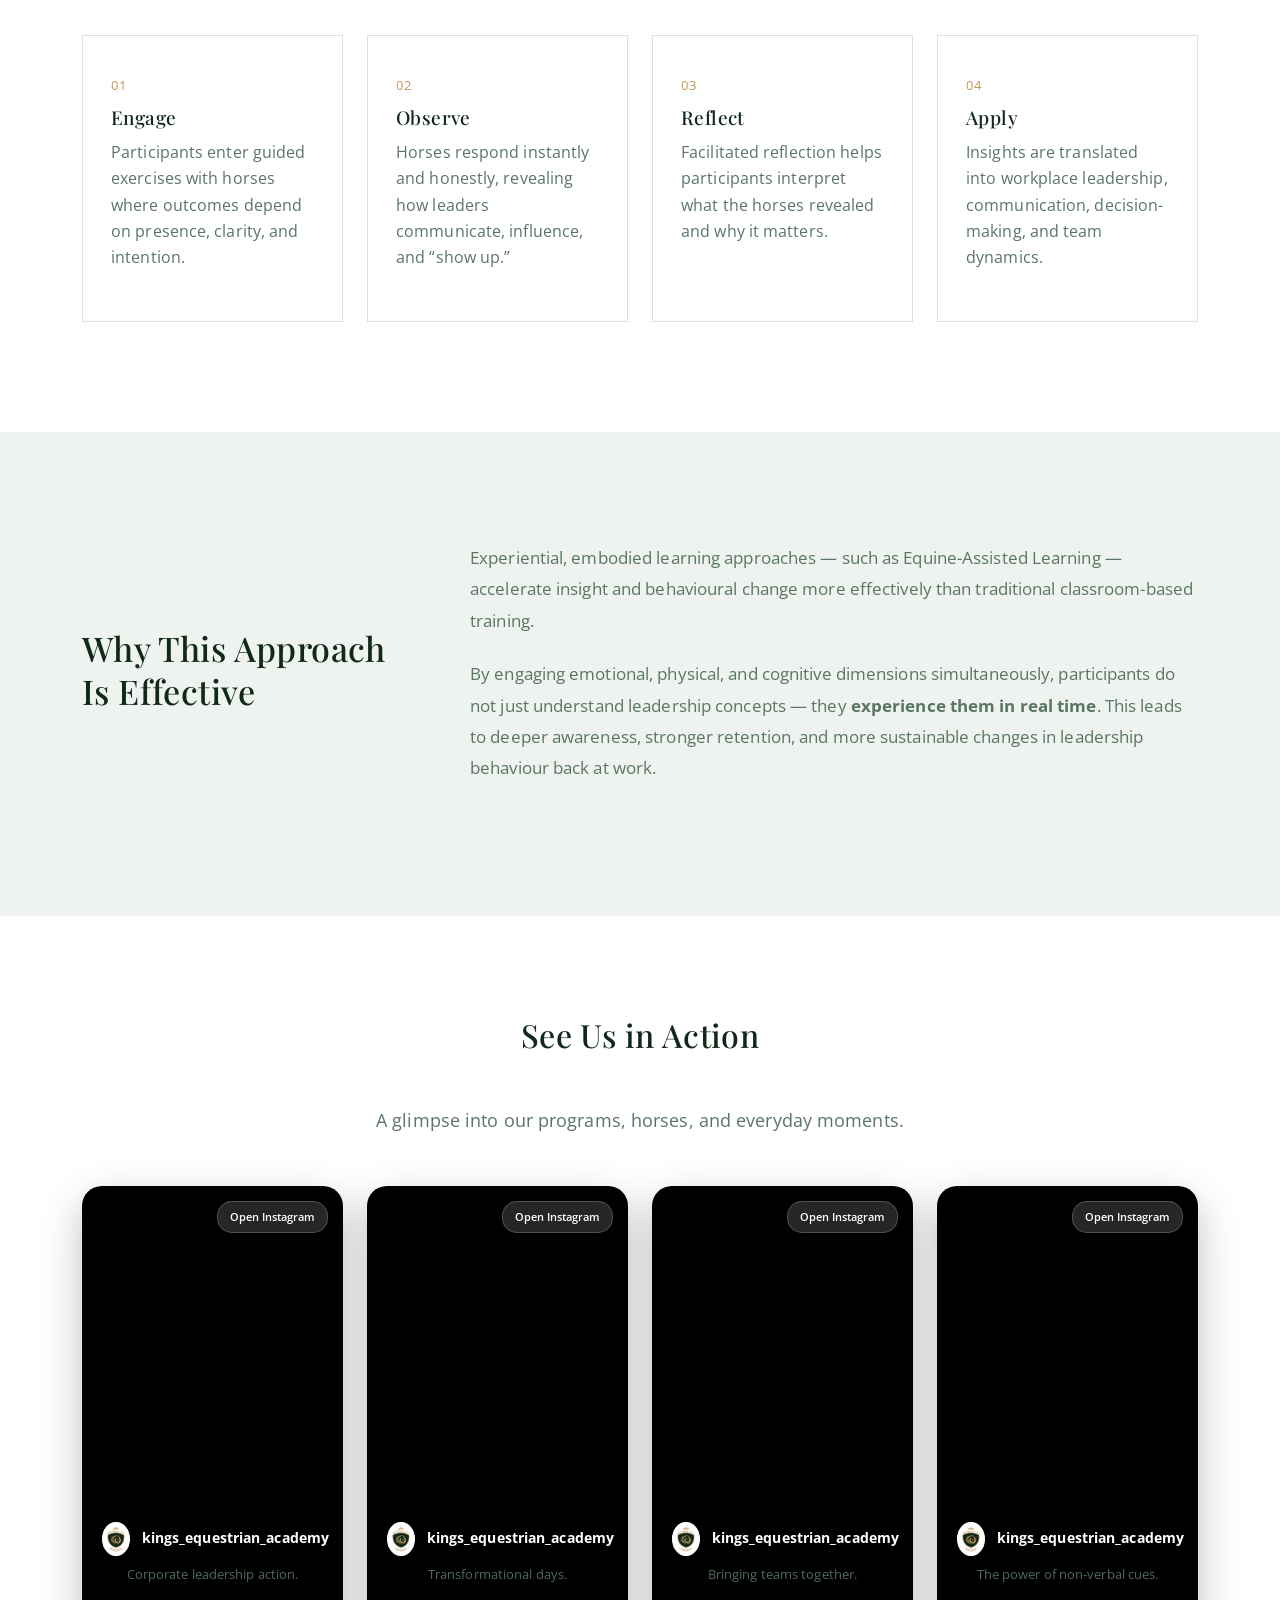
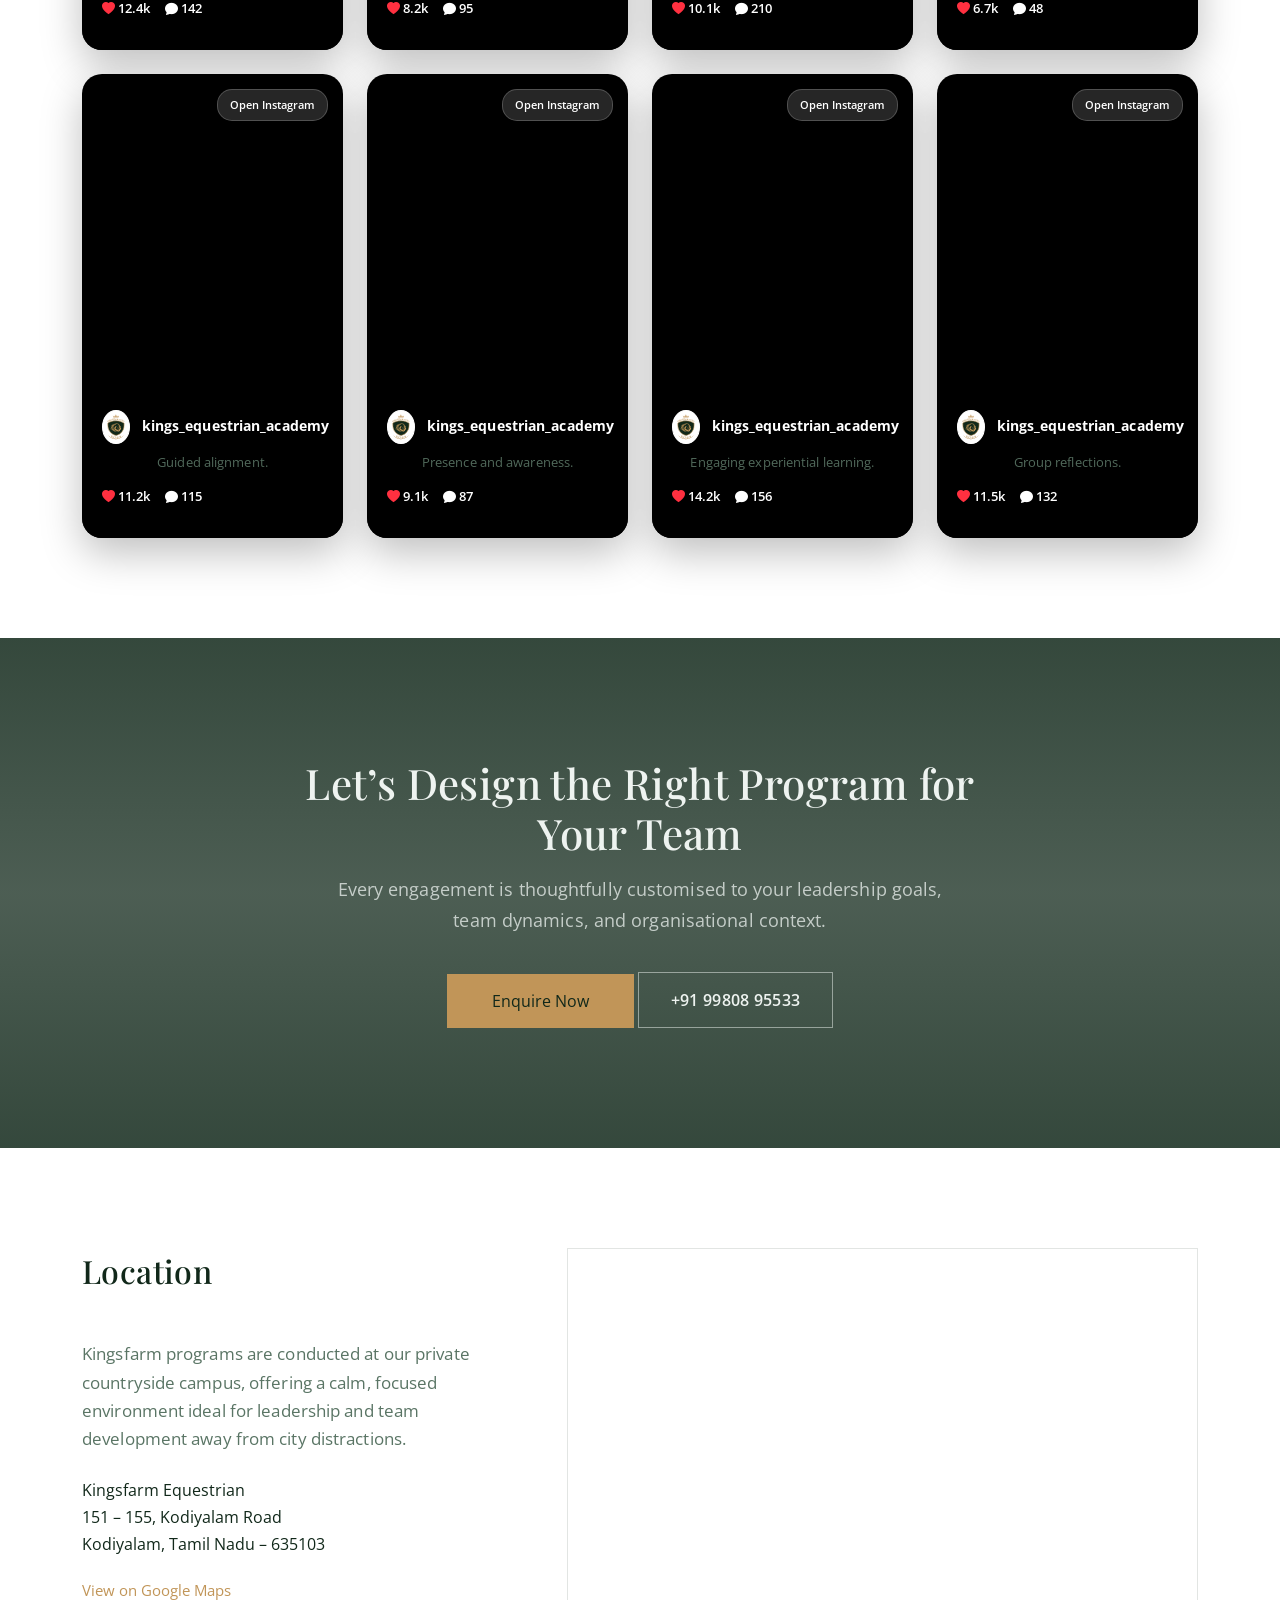
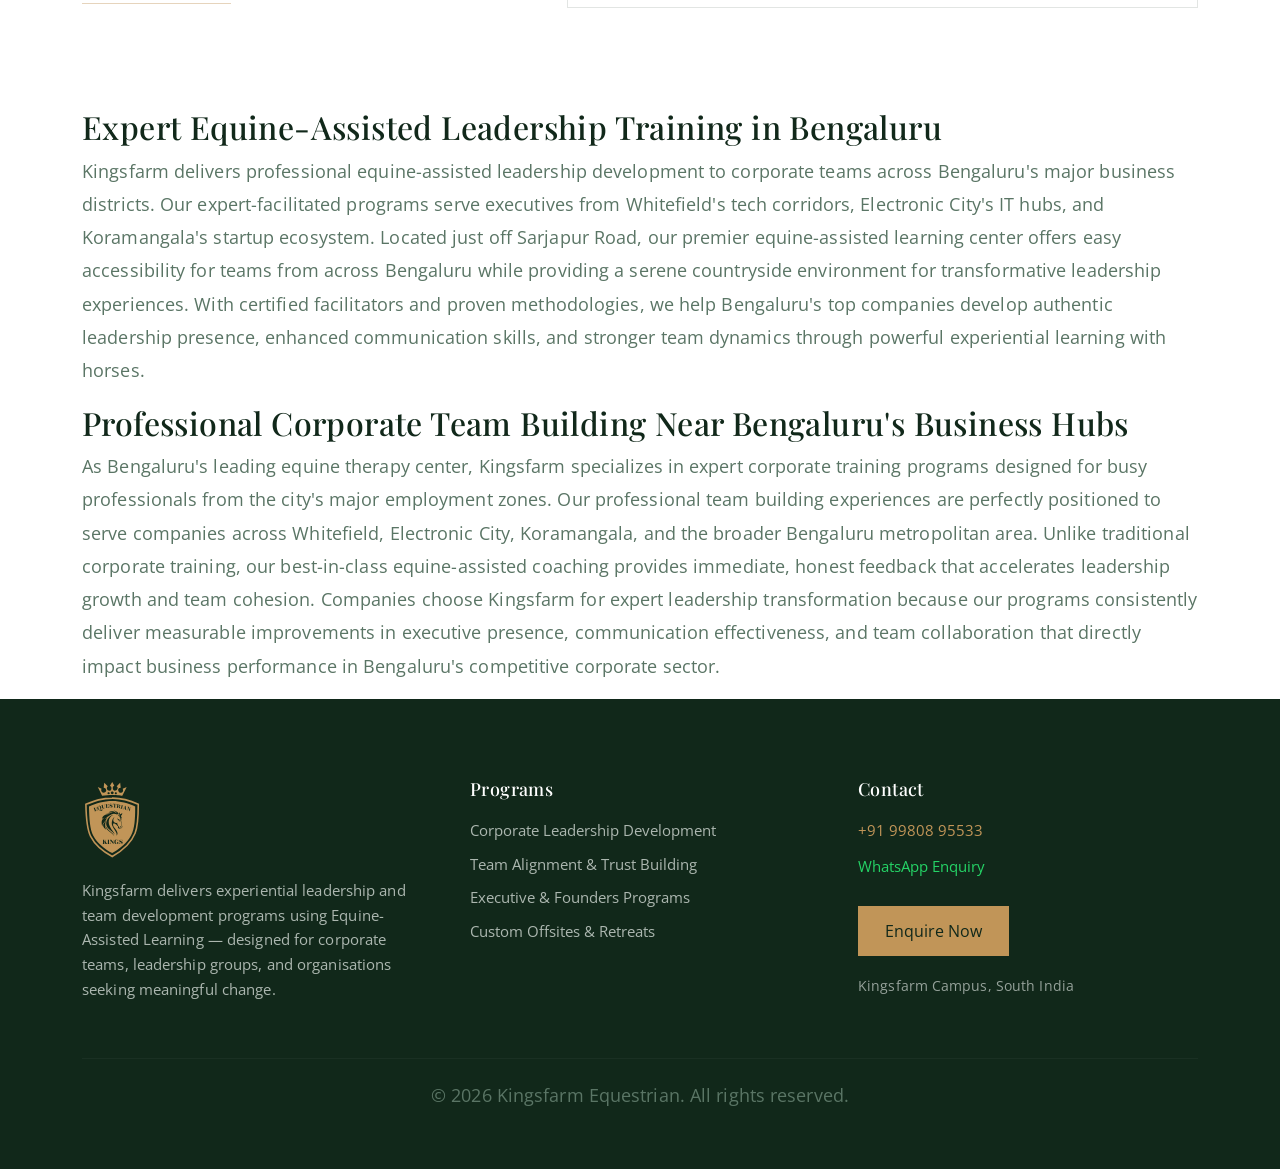
==== commit 5210be9b: "Standardized media grids and fixed mobile headers across 5 pages. Added creative founder gallery to " ====
--- a/lp/corporate-leadership/index.html
+++ b/lp/corporate-leadership/index.html
@@ -544,6 +544,154 @@
           stronger retention, and more sustainable changes in leadership behaviour
           back at work.
         </p>
+      </div>
+
+    </div>
+
+  </div>
+</section>
+
+
+<!-- ================= SOCIAL VIDEOS ================= -->
+<section class="section-white gallery-section" id="social-videos">
+  <div class="container text-center">
+
+    <div class="mb-5">
+      <h2 class="section-title">See Us in Action</h2>
+      <p class="gallery-intro">
+        A glimpse into our programs, horses, and everyday moments.
+      </p>
+    </div>
+
+    <!-- 4x2 Social Sync Video Grid -->
+    <div class="row g-4 justify-content-center">
+      
+      <!-- Slot 1 -->
+      <div class="col-lg-3 col-md-6 col-12">
+        <div class="instagram-card">
+          <video autoplay="autoplay" muted="muted" loop="loop" playsinline="playsinline" webkit-playsinline="webkit-playsinline" preload="auto"><source src="videos/horse-riding-1.mp4" type="video/mp4"></video>
+          <div class="social-overlay">
+            <div class="social-header">
+              <img src="images/photography-kings.svg" class="social-avatar" alt="Logo">
+              <span class="social-name">kings_equestrian_academy</span>
+            </div>
+            <p class="social-caption">Corporate leadership action.</p>
+            <div class="social-stats"><span><i class="bi bi-heart-fill" style="color:#ff3040;"></i> 12.4k</span> <span><i class="bi bi-chat-fill"></i> 142</span></div>
+          </div>
+          <a href="https://www.instagram.com/p/DSMLCt8EZpo/" target="_blank" class="insta-link-btn">Open Instagram</a>
+        </div>
+      </div>
+
+      <!-- Slot 2 -->
+      <div class="col-lg-3 col-md-6 col-12">
+        <div class="instagram-card">
+          <video autoplay="autoplay" muted="muted" loop="loop" playsinline="playsinline" webkit-playsinline="webkit-playsinline" preload="auto"><source src="videos/horse-riding-2.mp4" type="video/mp4"></video>
+          <div class="social-overlay">
+            <div class="social-header">
+              <img src="images/photography-kings.svg" class="social-avatar" alt="Logo">
+              <span class="social-name">kings_equestrian_academy</span>
+            </div>
+            <p class="social-caption">Transformational days.</p>
+            <div class="social-stats"><span><i class="bi bi-heart-fill" style="color:#ff3040;"></i> 8.2k</span> <span><i class="bi bi-chat-fill"></i> 95</span></div>
+          </div>
+          <a href="https://www.instagram.com/p/DTqYCXhk30L/" target="_blank" class="insta-link-btn">Open Instagram</a>
+        </div>
+      </div>
+
+      <!-- Slot 3 -->
+      <div class="col-lg-3 col-md-6 col-12">
+        <div class="instagram-card">
+          <video autoplay="autoplay" muted="muted" loop="loop" playsinline="playsinline" webkit-playsinline="webkit-playsinline" preload="auto"><source src="videos/horse-riding-3.mp4" type="video/mp4"></video>
+          <div class="social-overlay">
+            <div class="social-header">
+              <img src="images/photography-kings.svg" class="social-avatar" alt="Logo">
+              <span class="social-name">kings_equestrian_academy</span>
+            </div>
+            <p class="social-caption">Bringing teams together.</p>
+            <div class="social-stats"><span><i class="bi bi-heart-fill" style="color:#ff3040;"></i> 10.1k</span> <span><i class="bi bi-chat-fill"></i> 210</span></div>
+          </div>
+          <a href="https://www.instagram.com/p/DUmX8DQksA9/" target="_blank" class="insta-link-btn">Open Instagram</a>
+        </div>
+      </div>
+
+      <!-- Slot 4 -->
+      <div class="col-lg-3 col-md-6 col-12">
+        <div class="instagram-card">
+          <video autoplay="autoplay" muted="muted" loop="loop" playsinline="playsinline" webkit-playsinline="webkit-playsinline" preload="auto"><source src="videos/horse-riding-4.mp4" type="video/mp4"></video>
+          <div class="social-overlay">
+            <div class="social-header">
+              <img src="images/photography-kings.svg" class="social-avatar" alt="Logo">
+              <span class="social-name">kings_equestrian_academy</span>
+            </div>
+            <p class="social-caption">The power of non-verbal cues.</p>
+            <div class="social-stats"><span><i class="bi bi-heart-fill" style="color:#ff3040;"></i> 6.7k</span> <span><i class="bi bi-chat-fill"></i> 48</span></div>
+          </div>
+          <a href="https://www.instagram.com/p/DQl7JV3EVRa/" target="_blank" class="insta-link-btn">Open Instagram</a>
+        </div>
+      </div>
+
+      <!-- Slot 5 -->
+      <div class="col-lg-3 col-md-6 col-12">
+        <div class="instagram-card">
+          <video autoplay="autoplay" muted="muted" loop="loop" playsinline="playsinline" webkit-playsinline="webkit-playsinline" preload="auto"><source src="videos/horse-riding-5.mp4" type="video/mp4"></video>
+          <div class="social-overlay">
+            <div class="social-header">
+              <img src="images/photography-kings.svg" class="social-avatar" alt="Logo">
+              <span class="social-name">kings_equestrian_academy</span>
+            </div>
+            <p class="social-caption">Guided alignment.</p>
+            <div class="social-stats"><span><i class="bi bi-heart-fill" style="color:#ff3040;"></i> 11.2k</span> <span><i class="bi bi-chat-fill"></i> 115</span></div>
+          </div>
+          <a href="https://www.instagram.com/p/DQ9JdmYEp87/" target="_blank" class="insta-link-btn">Open Instagram</a>
+        </div>
+      </div>
+
+      <!-- Slot 6 -->
+      <div class="col-lg-3 col-md-6 col-12">
+        <div class="instagram-card">
+          <video autoplay="autoplay" muted="muted" loop="loop" playsinline="playsinline" webkit-playsinline="webkit-playsinline" preload="auto"><source src="videos/horse-riding-6.mp4" type="video/mp4"></video>
+          <div class="social-overlay">
+            <div class="social-header">
+              <img src="images/photography-kings.svg" class="social-avatar" alt="Logo">
+              <span class="social-name">kings_equestrian_academy</span>
+            </div>
+            <p class="social-caption">Presence and awareness.</p>
+            <div class="social-stats"><span><i class="bi bi-heart-fill" style="color:#ff3040;"></i> 9.1k</span> <span><i class="bi bi-chat-fill"></i> 87</span></div>
+          </div>
+          <a href="https://www.instagram.com/p/DSKIOU8Avv0/" target="_blank" class="insta-link-btn">Open Instagram</a>
+        </div>
+      </div>
+
+      <!-- Slot 7 -->
+      <div class="col-lg-3 col-md-6 col-12">
+        <div class="instagram-card">
+          <video autoplay="autoplay" muted="muted" loop="loop" playsinline="playsinline" webkit-playsinline="webkit-playsinline" preload="auto"><source src="videos/about-equestrian.mp4" type="video/mp4"></video>
+          <div class="social-overlay">
+            <div class="social-header">
+              <img src="images/photography-kings.svg" class="social-avatar" alt="Logo">
+              <span class="social-name">kings_equestrian_academy</span>
+            </div>
+            <p class="social-caption">Engaging experiential learning.</p>
+            <div class="social-stats"><span><i class="bi bi-heart-fill" style="color:#ff3040;"></i> 14.2k</span> <span><i class="bi bi-chat-fill"></i> 156</span></div>
+          </div>
+          <a href="https://www.instagram.com/p/DSXK-OvAY0O/" target="_blank" class="insta-link-btn">Open Instagram</a>
+        </div>
+      </div>
+
+      <!-- Slot 8 -->
+      <div class="col-lg-3 col-md-6 col-12">
+        <div class="instagram-card">
+          <video autoplay="autoplay" muted="muted" loop="loop" playsinline="playsinline" webkit-playsinline="webkit-playsinline" preload="auto"><source src="videos/horses-desktop.mp4" type="video/mp4"></video>
+          <div class="social-overlay">
+            <div class="social-header">
+              <img src="images/photography-kings.svg" class="social-avatar" alt="Logo">
+              <span class="social-name">kings_equestrian_academy</span>
+            </div>
+            <p class="social-caption">Group reflections.</p>
+            <div class="social-stats"><span><i class="bi bi-heart-fill" style="color:#ff3040;"></i> 11.5k</span> <span><i class="bi bi-chat-fill"></i> 132</span></div>
+          </div>
+          <a href="https://www.instagram.com/p/DSm09oLDenR/" target="_blank" class="insta-link-btn">Open Instagram</a>
+        </div>
       </div>
 
     </div>
--- a/lp/corporate-leadership/global.css
+++ b/lp/corporate-leadership/global.css
@@ -92,12 +92,28 @@
 
 /* Mobile refinement */
 @media (max-width: 768px) {
+  .site-header {
+    padding: 10px 0;
+  }
+
+  .site-header .container {
+    flex-wrap: nowrap;
+    align-items: center;
+    gap: 10px;
+  }
+
   .site-logo img {
-    height: 100px; /* maximum visibility for mobile as requested */
+    height: 75px;
   }
 
   .site-header.scrolled .site-logo img {
-    height: 75px;
+    height: 44px;
+  }
+
+  .header-call .call-btn {
+    padding: 8px 14px;
+    font-size: 12px;
+    white-space: nowrap;
   }
 }
 
@@ -187,7 +203,7 @@
 ----------------------- */
 .site-header {
   position: absolute;
-  top: 34px;
+  top: auto;
   width: 100%;
   z-index: 1000;
   padding: 18px 0;
@@ -340,7 +356,7 @@
   }
 
   .site-header {
-    top: 40px;
+    top: auto;
   }
 }
 
@@ -396,3 +412,109 @@
     padding-bottom: 70px;
   }
 }
+
+/* ================= SOCIAL GALLERY GRID ================= */
+.instagram-card {
+  background: #000;
+  border-radius: 20px;
+  overflow: hidden;
+  position: relative;
+  transition: transform 0.35s cubic-bezier(0.4, 0, 0.2, 1), box-shadow 0.35s ease;
+  aspect-ratio: 9/16;
+  box-shadow: 0 15px 40px rgba(0,0,0,0.25);
+  display: flex;
+  flex-direction: column;
+}
+
+.instagram-card:hover {
+  transform: translateY(-8px) scale(1.02);
+  box-shadow: 0 25px 60px rgba(0,0,0,0.4);
+  z-index: 10;
+}
+
+.instagram-card video {
+  width: 100%;
+  height: 100%;
+  object-fit: cover;
+  display: block;
+}
+
+/* Social Overlay Mock */
+.social-overlay {
+  position: absolute;
+  bottom: 0;
+  left: 0;
+  right: 0;
+  padding: 30px 20px;
+  background: linear-gradient(transparent, rgba(0,0,0,0.95));
+  color: #fff;
+  pointer-events: none;
+  z-index: 2;
+}
+
+.social-header {
+  display: flex;
+  align-items: center;
+  gap: 12px;
+  margin-bottom: 10px;
+}
+
+.social-avatar {
+  width: 34px;
+  height: 34px;
+  border-radius: 50%;
+  border: 1.5px solid #fff;
+  background: #fff;
+  padding: 3px;
+  object-fit: contain;
+}
+
+.social-name {
+  font-weight: 700;
+  font-size: 13.5px;
+  letter-spacing: 0.1px;
+}
+
+.social-caption {
+  font-size: 12.5px;
+  line-height: 1.4;
+  margin-bottom: 15px;
+  opacity: 0.9;
+  display: -webkit-box;
+  -webkit-line-clamp: 2;
+  -webkit-box-orient: vertical;
+  overflow: hidden;
+}
+
+.social-stats {
+  display: flex;
+  gap: 15px;
+  font-size: 13px;
+  font-weight: 600;
+}
+
+/* Instagram Link Button */
+.insta-link-btn {
+  position: absolute;
+  top: 15px;
+  right: 15px;
+  background: rgba(255,255,255,0.15);
+  backdrop-filter: blur(10px);
+  -webkit-backdrop-filter: blur(10px);
+  color: #fff;
+  padding: 6px 12px;
+  border-radius: 15px;
+  text-decoration: none;
+  font-weight: 600;
+  font-size: 11px;
+  border: 1px solid rgba(255,255,255,0.2);
+  pointer-events: auto;
+  transition: all 0.2s ease;
+  z-index: 3;
+}
+
+.insta-link-btn:hover {
+  background: rgba(255,255,255,0.3);
+  color: #fff;
+  transform: scale(1.05);
+}
